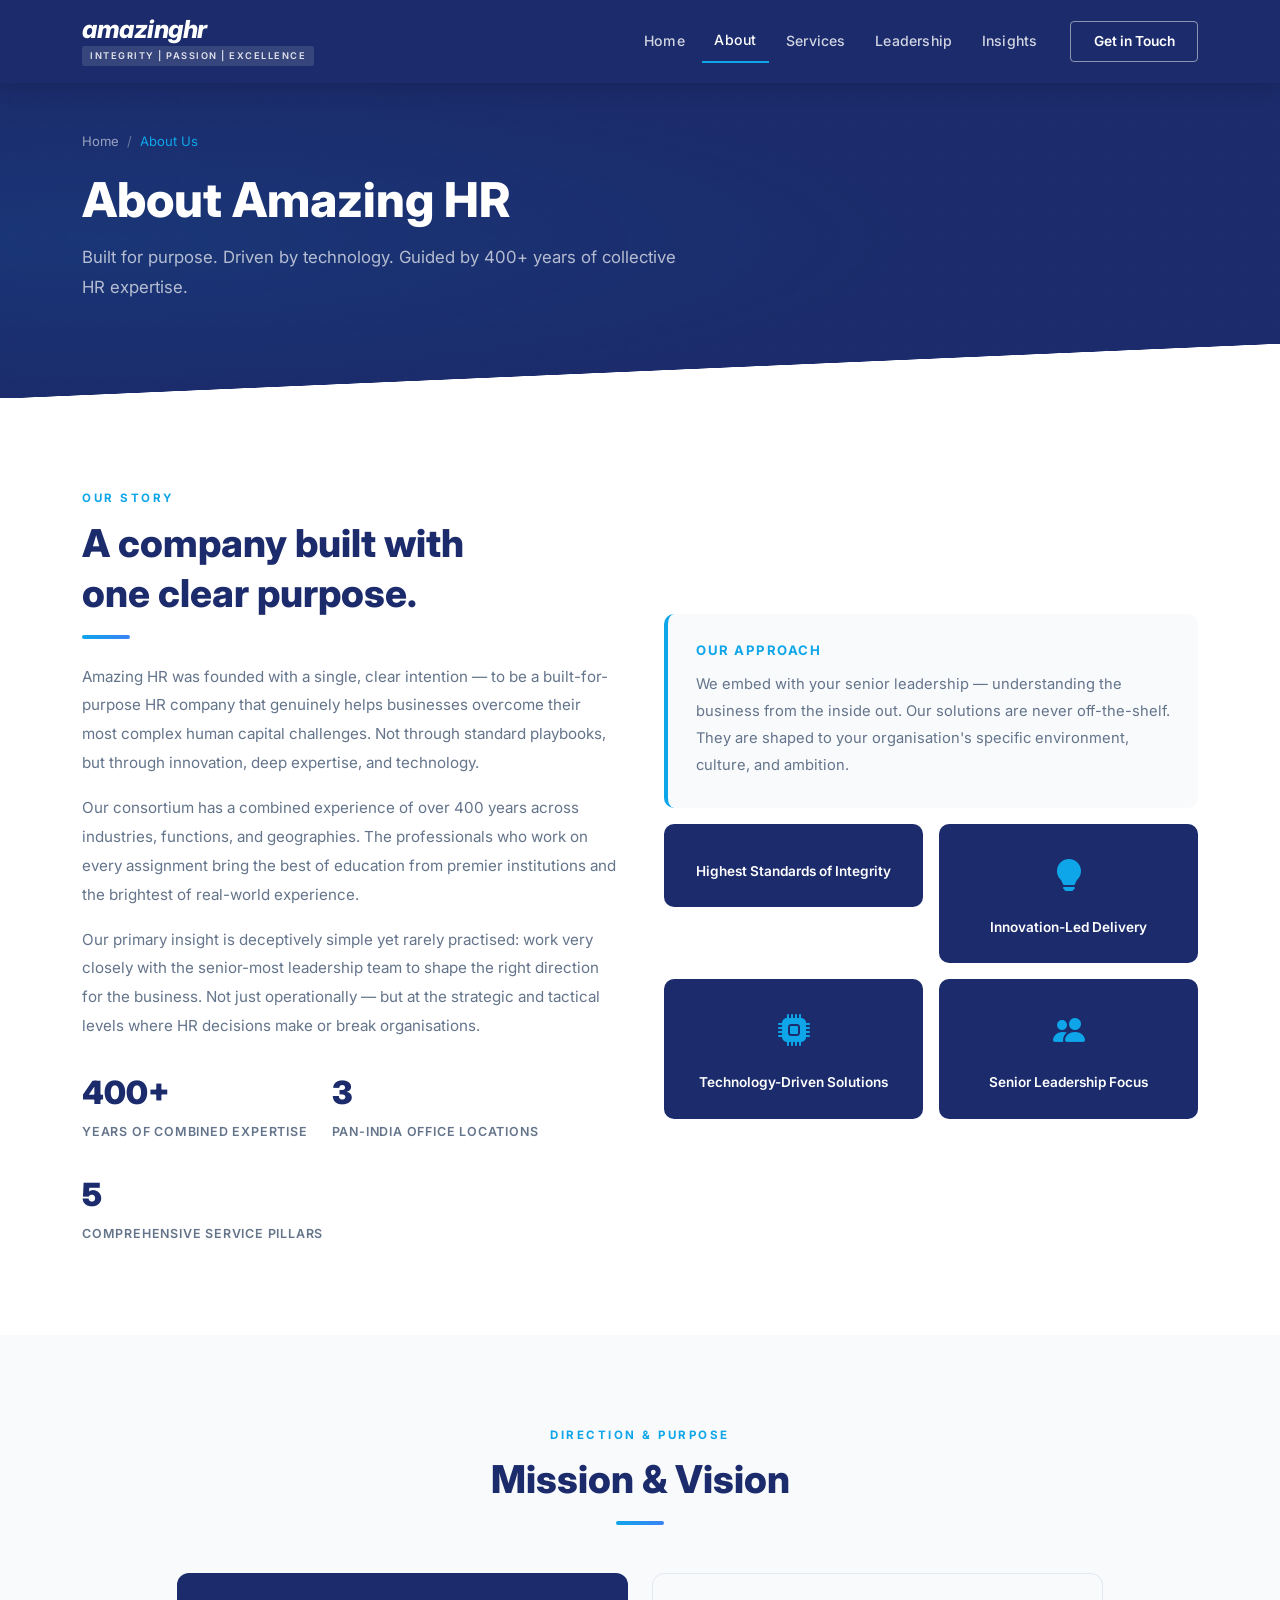
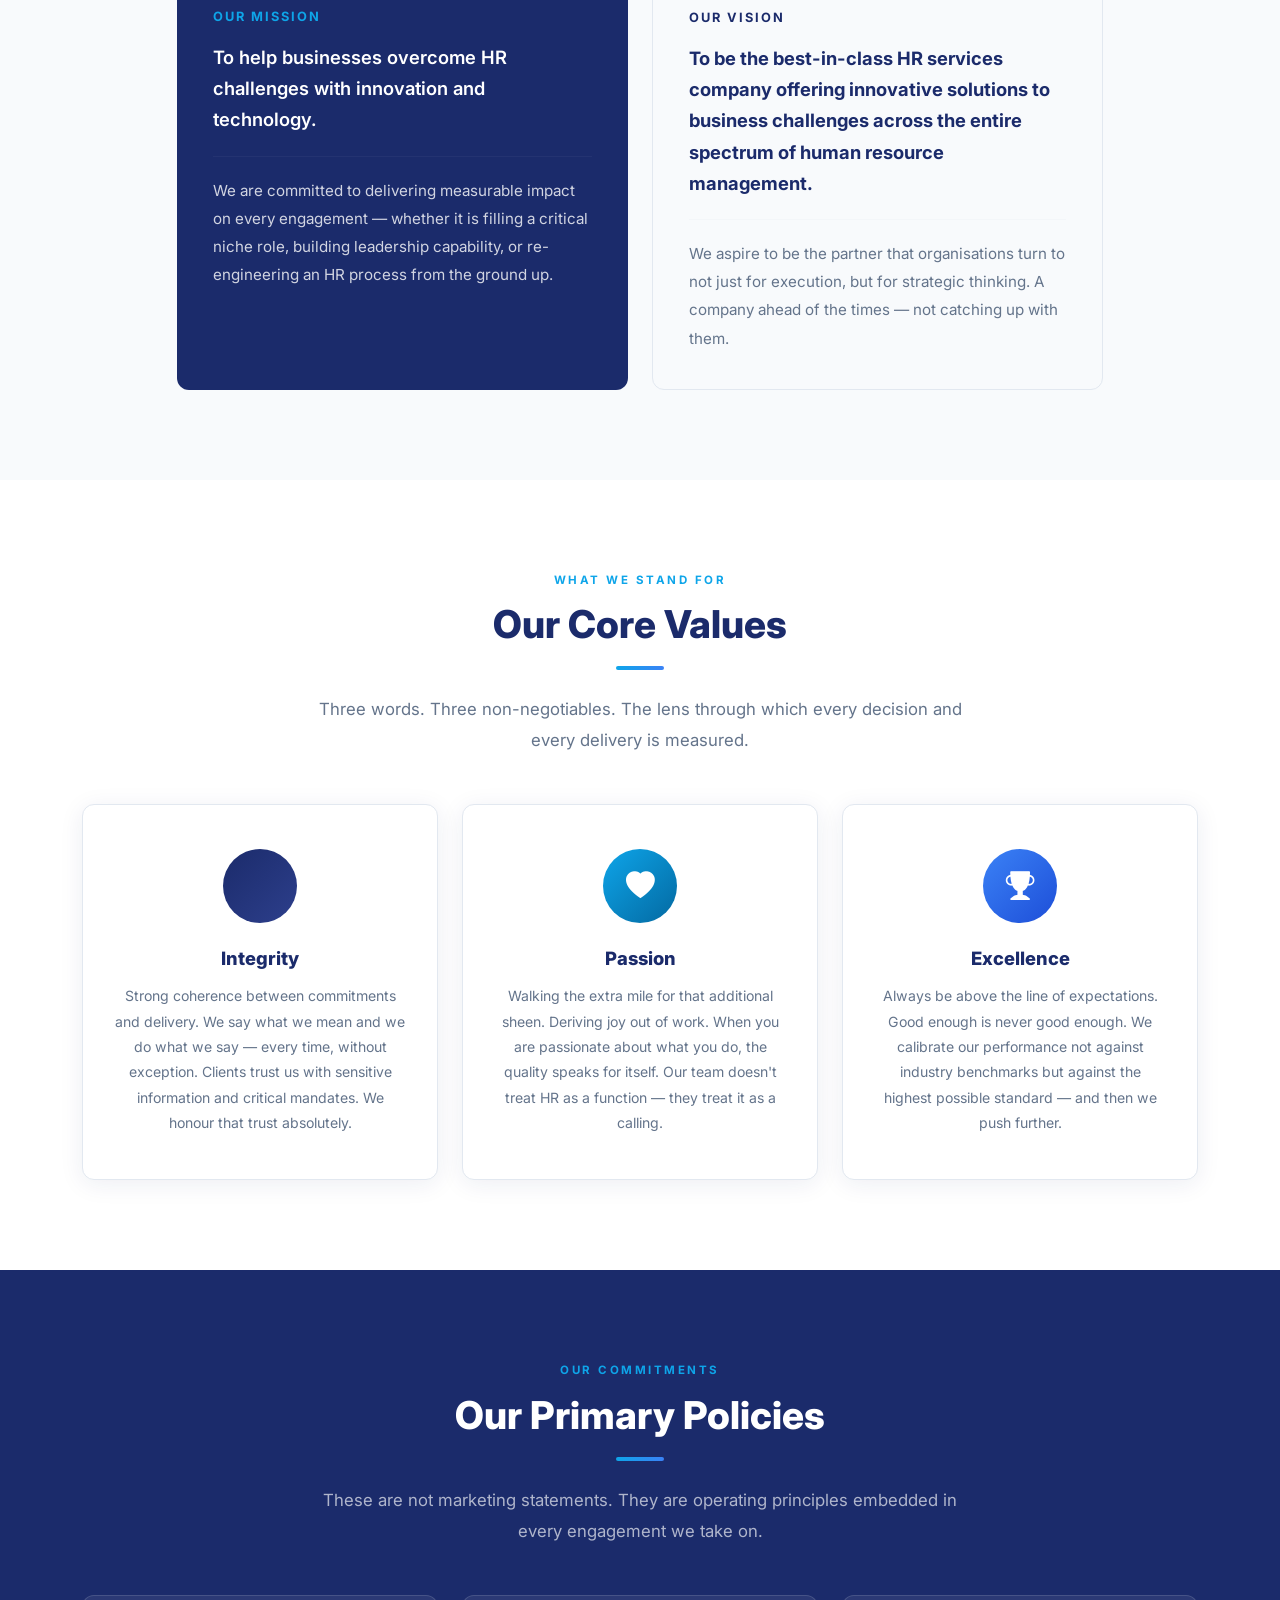
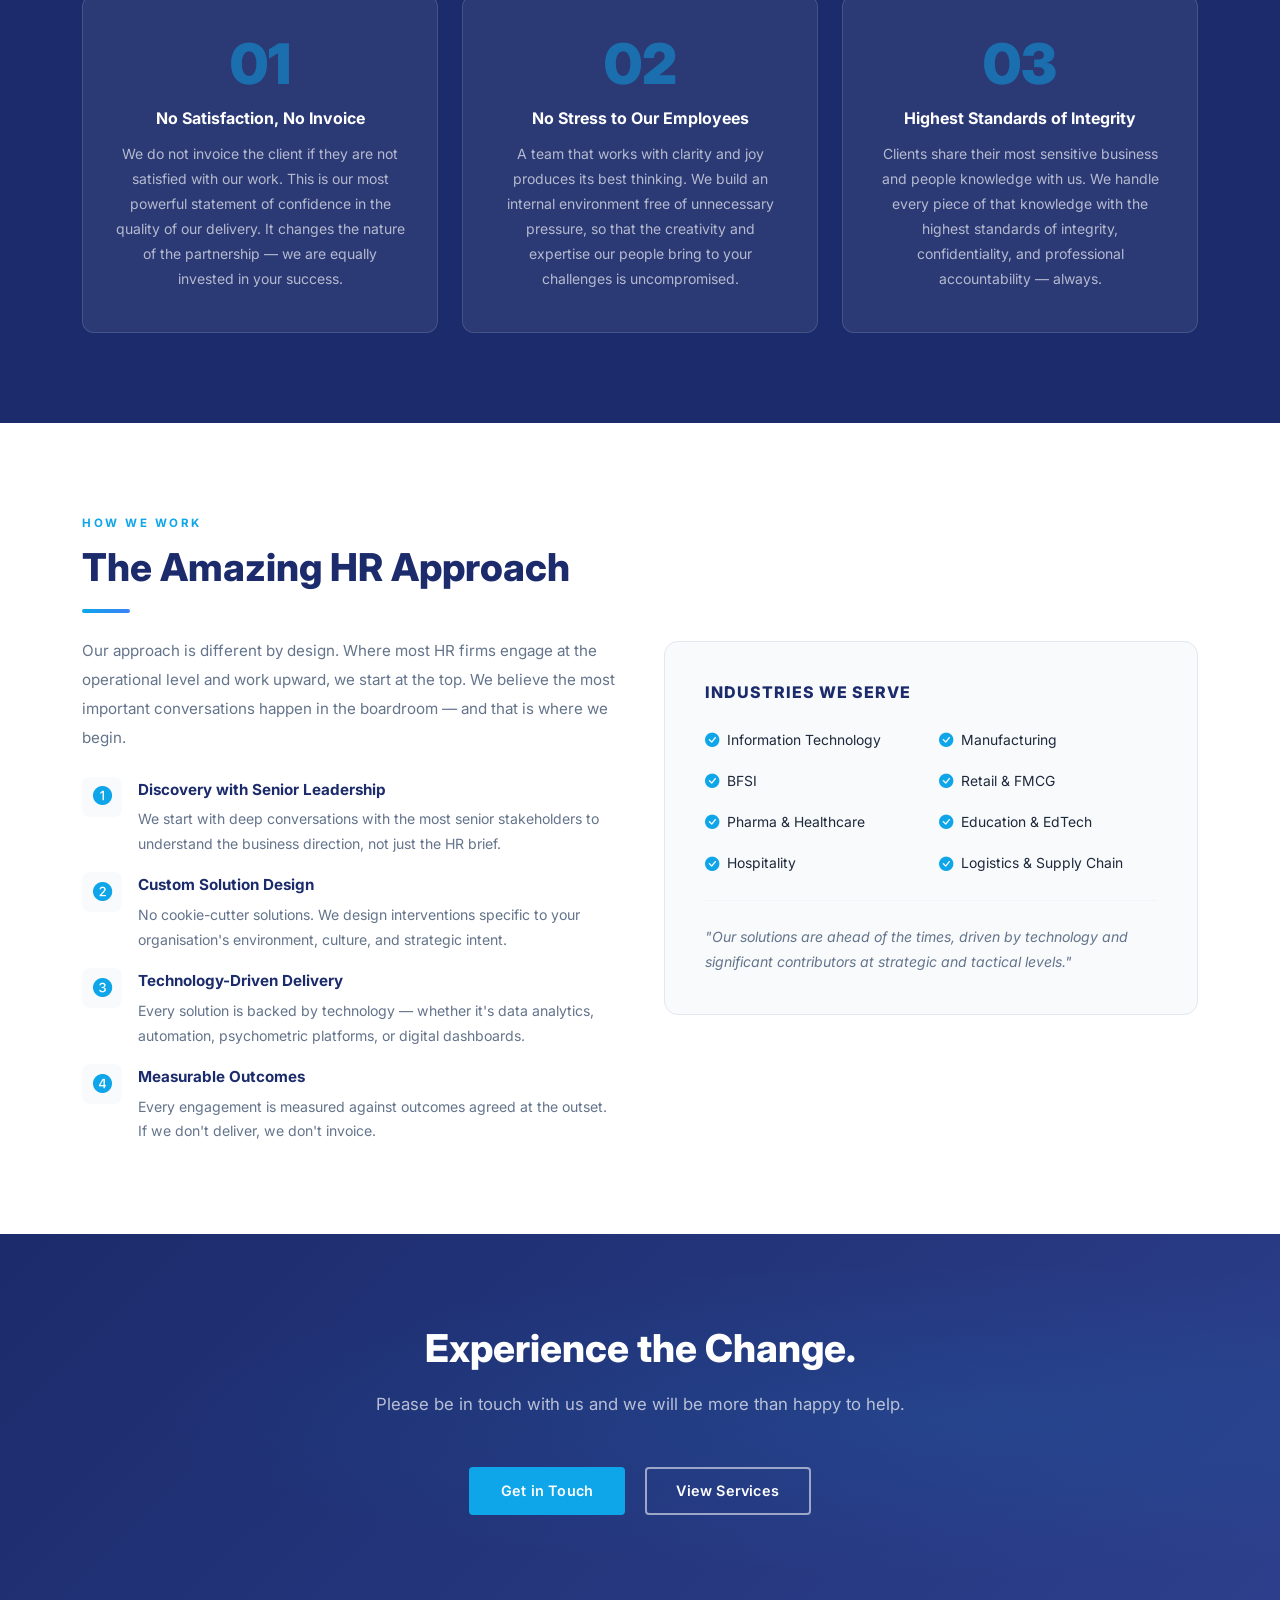
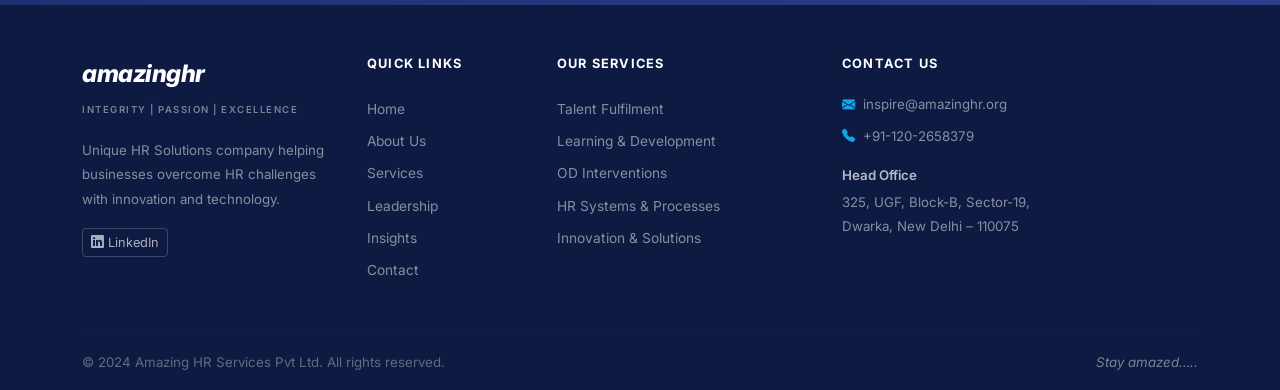
==== about.html @ 0f13dada "Initial launch: Amazing HR website 6-page Bootstrap 5 site — Home, About, Services, Leadership, Insi" ====
<!DOCTYPE html>
<html lang="en">
<head>
  <meta charset="UTF-8" />
  <meta name="viewport" content="width=device-width, initial-scale=1.0" />
  <title>About Us — amazinghr</title>
  <meta name="description" content="Learn about Amazing HR Services — our mission, vision, values, policies, and the story behind one of India's most innovative HR solutions companies." />
  <link rel="preconnect" href="https://fonts.googleapis.com" />
  <link rel="preconnect" href="https://fonts.gstatic.com" crossorigin />
  <link href="https://fonts.googleapis.com/css2?family=Inter:wght@400;500;600;700;800;900&display=swap" rel="stylesheet" />
  <link href="https://cdn.jsdelivr.net/npm/bootstrap@5.3.3/dist/css/bootstrap.min.css" rel="stylesheet" />
  <link href="https://cdn.jsdelivr.net/npm/bootstrap-icons@1.11.3/font/bootstrap-icons.min.css" rel="stylesheet" />
  <link href="css/style.css" rel="stylesheet" />
</head>
<body>

  <!-- NAVBAR -->
  <nav class="navbar navbar-expand-lg ahr-navbar fixed-top">
    <div class="container">
      <a class="navbar-brand d-flex flex-column" href="index.html">
        <span class="brand-name">amazinghr</span>
        <span class="brand-tagline">Integrity | Passion | Excellence</span>
      </a>
      <button class="navbar-toggler border-0" type="button" data-bs-toggle="collapse" data-bs-target="#navMain" aria-controls="navMain" aria-expanded="false" aria-label="Toggle navigation">
        <span class="navbar-toggler-icon"></span>
      </button>
      <div class="collapse navbar-collapse" id="navMain">
        <ul class="navbar-nav ms-auto align-items-lg-center gap-lg-1">
          <li class="nav-item"><a class="nav-link" href="index.html">Home</a></li>
          <li class="nav-item"><a class="nav-link" href="about.html">About</a></li>
          <li class="nav-item"><a class="nav-link" href="services.html">Services</a></li>
          <li class="nav-item"><a class="nav-link" href="leadership.html">Leadership</a></li>
          <li class="nav-item"><a class="nav-link" href="insights.html">Insights</a></li>
          <li class="nav-item ms-lg-3"><a class="btn-nav-cta" href="contact.html">Get in Touch</a></li>
        </ul>
      </div>
    </div>
  </nav>

  <!-- PAGE HERO -->
  <section class="page-hero">
    <div class="container position-relative" style="z-index:1;">
      <nav aria-label="breadcrumb" class="breadcrumb-ahr">
        <ol class="breadcrumb mb-0">
          <li class="breadcrumb-item"><a href="index.html" style="color:rgba(255,255,255,0.55); text-decoration:none;">Home</a></li>
          <li class="breadcrumb-item active">About Us</li>
        </ol>
      </nav>
      <h1>About Amazing HR</h1>
      <p>Built for purpose. Driven by technology. Guided by 400+ years of collective HR expertise.</p>
    </div>
  </section>

  <!-- OUR STORY -->
  <section class="section-pad">
    <div class="container">
      <div class="row align-items-center g-5">
        <div class="col-lg-6 fade-in">
          <span class="section-label">Our Story</span>
          <h2 class="section-title">A company built with<br>one clear purpose.</h2>
          <div class="section-divider"></div>
          <p style="color:var(--ahr-muted); line-height:1.9;" class="mb-3">
            Amazing HR was founded with a single, clear intention — to be a built-for-purpose HR company that genuinely helps businesses overcome their most complex human capital challenges. Not through standard playbooks, but through innovation, deep expertise, and technology.
          </p>
          <p style="color:var(--ahr-muted); line-height:1.9;" class="mb-3">
            Our consortium has a combined experience of over 400 years across industries, functions, and geographies. The professionals who work on every assignment bring the best of education from premier institutions and the brightest of real-world experience.
          </p>
          <p style="color:var(--ahr-muted); line-height:1.9;" class="mb-4">
            Our primary insight is deceptively simple yet rarely practised: work very closely with the senior-most leadership team to shape the right direction for the business. Not just operationally — but at the strategic and tactical levels where HR decisions make or break organisations.
          </p>
          <div class="d-flex gap-4 flex-wrap">
            <div>
              <div style="font-size:2rem; font-weight:900; color:var(--ahr-navy);">400+</div>
              <div style="font-size:0.78rem; color:var(--ahr-muted); text-transform:uppercase; letter-spacing:0.8px; font-weight:600;">Years of Combined Expertise</div>
            </div>
            <div>
              <div style="font-size:2rem; font-weight:900; color:var(--ahr-navy);">3</div>
              <div style="font-size:0.78rem; color:var(--ahr-muted); text-transform:uppercase; letter-spacing:0.8px; font-weight:600;">Pan-India Office Locations</div>
            </div>
            <div>
              <div style="font-size:2rem; font-weight:900; color:var(--ahr-navy);">5</div>
              <div style="font-size:0.78rem; color:var(--ahr-muted); text-transform:uppercase; letter-spacing:0.8px; font-weight:600;">Comprehensive Service Pillars</div>
            </div>
          </div>
        </div>
        <div class="col-lg-6 fade-in fade-in-delay-2">
          <div class="row g-3">
            <div class="col-12">
              <div style="background:var(--ahr-bg); border-radius:10px; padding:1.75rem; border-left:4px solid var(--ahr-teal);">
                <h5 style="font-size:0.82rem; text-transform:uppercase; letter-spacing:1.5px; color:var(--ahr-teal); margin-bottom:0.75rem;">Our Approach</h5>
                <p style="color:var(--ahr-muted); font-size:0.92rem; line-height:1.85; margin:0;">We embed with your senior leadership — understanding the business from the inside out. Our solutions are never off-the-shelf. They are shaped to your organisation's specific environment, culture, and ambition.</p>
              </div>
            </div>
            <div class="col-6">
              <div style="background:var(--ahr-navy); border-radius:10px; padding:1.5rem; text-align:center;">
                <i class="bi bi-shield-check-fill" style="font-size:2rem; color:var(--ahr-teal); display:block; margin-bottom:0.75rem;"></i>
                <p style="color:#fff; font-size:0.85rem; margin:0; font-weight:600;">Highest Standards of Integrity</p>
              </div>
            </div>
            <div class="col-6">
              <div style="background:var(--ahr-navy); border-radius:10px; padding:1.5rem; text-align:center;">
                <i class="bi bi-lightbulb-fill" style="font-size:2rem; color:var(--ahr-teal); display:block; margin-bottom:0.75rem;"></i>
                <p style="color:#fff; font-size:0.85rem; margin:0; font-weight:600;">Innovation-Led Delivery</p>
              </div>
            </div>
            <div class="col-6">
              <div style="background:var(--ahr-navy); border-radius:10px; padding:1.5rem; text-align:center;">
                <i class="bi bi-cpu-fill" style="font-size:2rem; color:var(--ahr-teal); display:block; margin-bottom:0.75rem;"></i>
                <p style="color:#fff; font-size:0.85rem; margin:0; font-weight:600;">Technology-Driven Solutions</p>
              </div>
            </div>
            <div class="col-6">
              <div style="background:var(--ahr-navy); border-radius:10px; padding:1.5rem; text-align:center;">
                <i class="bi bi-people-fill" style="font-size:2rem; color:var(--ahr-teal); display:block; margin-bottom:0.75rem;"></i>
                <p style="color:#fff; font-size:0.85rem; margin:0; font-weight:600;">Senior Leadership Focus</p>
              </div>
            </div>
          </div>
        </div>
      </div>
    </div>
  </section>

  <!-- MISSION & VISION -->
  <section class="section-pad section-bg">
    <div class="container">
      <div class="text-center mb-5 fade-in">
        <span class="section-label">Direction &amp; Purpose</span>
        <h2 class="section-title">Mission &amp; Vision</h2>
        <div class="section-divider mx-auto"></div>
      </div>
      <div class="row g-4 justify-content-center">
        <div class="col-md-5 fade-in fade-in-delay-1">
          <div class="mission-card">
            <h4>Our Mission</h4>
            <p style="font-size:1.15rem; font-weight:600; color:#fff; line-height:1.7;">To help businesses overcome HR challenges with innovation and technology.</p>
            <hr style="border-color:rgba(255,255,255,0.15); margin:1.25rem 0;">
            <p>We are committed to delivering measurable impact on every engagement — whether it is filling a critical niche role, building leadership capability, or re-engineering an HR process from the ground up.</p>
          </div>
        </div>
        <div class="col-md-5 fade-in fade-in-delay-2">
          <div class="vision-card">
            <h4>Our Vision</h4>
            <p style="font-size:1.15rem; font-weight:700; color:var(--ahr-navy); line-height:1.7;">To be the best-in-class HR services company offering innovative solutions to business challenges across the entire spectrum of human resource management.</p>
            <hr style="border-color:var(--ahr-border); margin:1.25rem 0;">
            <p>We aspire to be the partner that organisations turn to not just for execution, but for strategic thinking. A company ahead of the times — not catching up with them.</p>
          </div>
        </div>
      </div>
    </div>
  </section>

  <!-- VALUES -->
  <section class="section-pad">
    <div class="container">
      <div class="text-center mb-5 fade-in">
        <span class="section-label">What We Stand For</span>
        <h2 class="section-title">Our Core Values</h2>
        <div class="section-divider mx-auto"></div>
        <p class="section-lead mx-auto">Three words. Three non-negotiables. The lens through which every decision and every delivery is measured.</p>
      </div>
      <div class="row g-4 justify-content-center">
        <div class="col-md-4 fade-in fade-in-delay-1">
          <div class="value-card">
            <div class="value-icon vi-navy"><i class="bi bi-shield-check-fill"></i></div>
            <h4>Integrity</h4>
            <p>Strong coherence between commitments and delivery. We say what we mean and we do what we say — every time, without exception. Clients trust us with sensitive information and critical mandates. We honour that trust absolutely.</p>
          </div>
        </div>
        <div class="col-md-4 fade-in fade-in-delay-2">
          <div class="value-card">
            <div class="value-icon vi-teal"><i class="bi bi-heart-fill"></i></div>
            <h4>Passion</h4>
            <p>Walking the extra mile for that additional sheen. Deriving joy out of work. When you are passionate about what you do, the quality speaks for itself. Our team doesn't treat HR as a function — they treat it as a calling.</p>
          </div>
        </div>
        <div class="col-md-4 fade-in fade-in-delay-3">
          <div class="value-card">
            <div class="value-icon vi-blue"><i class="bi bi-trophy-fill"></i></div>
            <h4>Excellence</h4>
            <p>Always be above the line of expectations. Good enough is never good enough. We calibrate our performance not against industry benchmarks but against the highest possible standard — and then we push further.</p>
          </div>
        </div>
      </div>
    </div>
  </section>

  <!-- PRIMARY POLICIES -->
  <section class="section-pad section-navy">
    <div class="container">
      <div class="text-center mb-5 fade-in">
        <span class="section-label">Our Commitments</span>
        <h2 class="section-title section-title-light">Our Primary Policies</h2>
        <div class="section-divider mx-auto"></div>
        <p style="color:rgba(255,255,255,0.65);" class="section-lead mx-auto">These are not marketing statements. They are operating principles embedded in every engagement we take on.</p>
      </div>
      <div class="row g-4 justify-content-center">
        <div class="col-md-4 fade-in fade-in-delay-1">
          <div class="policy-card">
            <div class="policy-num">01</div>
            <h5>No Satisfaction, No Invoice</h5>
            <p>We do not invoice the client if they are not satisfied with our work. This is our most powerful statement of confidence in the quality of our delivery. It changes the nature of the partnership — we are equally invested in your success.</p>
          </div>
        </div>
        <div class="col-md-4 fade-in fade-in-delay-2">
          <div class="policy-card">
            <div class="policy-num">02</div>
            <h5>No Stress to Our Employees</h5>
            <p>A team that works with clarity and joy produces its best thinking. We build an internal environment free of unnecessary pressure, so that the creativity and expertise our people bring to your challenges is uncompromised.</p>
          </div>
        </div>
        <div class="col-md-4 fade-in fade-in-delay-3">
          <div class="policy-card">
            <div class="policy-num">03</div>
            <h5>Highest Standards of Integrity</h5>
            <p>Clients share their most sensitive business and people knowledge with us. We handle every piece of that knowledge with the highest standards of integrity, confidentiality, and professional accountability — always.</p>
          </div>
        </div>
      </div>
    </div>
  </section>

  <!-- APPROACH -->
  <section class="section-pad">
    <div class="container">
      <div class="row align-items-center g-5">
        <div class="col-lg-6 fade-in">
          <span class="section-label">How We Work</span>
          <h2 class="section-title">The Amazing HR Approach</h2>
          <div class="section-divider"></div>
          <p style="color:var(--ahr-muted); line-height:1.9;" class="mb-4">
            Our approach is different by design. Where most HR firms engage at the operational level and work upward, we start at the top. We believe the most important conversations happen in the boardroom — and that is where we begin.
          </p>
          <div class="d-flex flex-column gap-3">
            <div class="d-flex gap-3 align-items-start">
              <div style="width:40px; height:40px; min-width:40px; background:var(--ahr-bg); border-radius:8px; display:flex; align-items:center; justify-content:center;">
                <i class="bi bi-1-circle-fill" style="color:var(--ahr-teal); font-size:1.2rem;"></i>
              </div>
              <div>
                <p style="font-weight:700; color:var(--ahr-navy); margin-bottom:0.25rem;">Discovery with Senior Leadership</p>
                <p style="font-size:0.88rem; color:var(--ahr-muted); margin:0; line-height:1.75;">We start with deep conversations with the most senior stakeholders to understand the business direction, not just the HR brief.</p>
              </div>
            </div>
            <div class="d-flex gap-3 align-items-start">
              <div style="width:40px; height:40px; min-width:40px; background:var(--ahr-bg); border-radius:8px; display:flex; align-items:center; justify-content:center;">
                <i class="bi bi-2-circle-fill" style="color:var(--ahr-teal); font-size:1.2rem;"></i>
              </div>
              <div>
                <p style="font-weight:700; color:var(--ahr-navy); margin-bottom:0.25rem;">Custom Solution Design</p>
                <p style="font-size:0.88rem; color:var(--ahr-muted); margin:0; line-height:1.75;">No cookie-cutter solutions. We design interventions specific to your organisation's environment, culture, and strategic intent.</p>
              </div>
            </div>
            <div class="d-flex gap-3 align-items-start">
              <div style="width:40px; height:40px; min-width:40px; background:var(--ahr-bg); border-radius:8px; display:flex; align-items:center; justify-content:center;">
                <i class="bi bi-3-circle-fill" style="color:var(--ahr-teal); font-size:1.2rem;"></i>
              </div>
              <div>
                <p style="font-weight:700; color:var(--ahr-navy); margin-bottom:0.25rem;">Technology-Driven Delivery</p>
                <p style="font-size:0.88rem; color:var(--ahr-muted); margin:0; line-height:1.75;">Every solution is backed by technology — whether it's data analytics, automation, psychometric platforms, or digital dashboards.</p>
              </div>
            </div>
            <div class="d-flex gap-3 align-items-start">
              <div style="width:40px; height:40px; min-width:40px; background:var(--ahr-bg); border-radius:8px; display:flex; align-items:center; justify-content:center;">
                <i class="bi bi-4-circle-fill" style="color:var(--ahr-teal); font-size:1.2rem;"></i>
              </div>
              <div>
                <p style="font-weight:700; color:var(--ahr-navy); margin-bottom:0.25rem;">Measurable Outcomes</p>
                <p style="font-size:0.88rem; color:var(--ahr-muted); margin:0; line-height:1.75;">Every engagement is measured against outcomes agreed at the outset. If we don't deliver, we don't invoice.</p>
              </div>
            </div>
          </div>
        </div>
        <div class="col-lg-6 fade-in fade-in-delay-2">
          <div style="background:var(--ahr-bg); border-radius:14px; padding:2.5rem; border:1px solid var(--ahr-border);">
            <h5 style="color:var(--ahr-navy); font-size:1rem; font-weight:800; margin-bottom:1.5rem; text-transform:uppercase; letter-spacing:1px;">Industries We Serve</h5>
            <div class="row g-3">
              <div class="col-6">
                <div class="d-flex align-items-center gap-2">
                  <i class="bi bi-check-circle-fill" style="color:var(--ahr-teal); font-size:0.9rem;"></i>
                  <span style="font-size:0.87rem; color:var(--ahr-text);">Information Technology</span>
                </div>
              </div>
              <div class="col-6">
                <div class="d-flex align-items-center gap-2">
                  <i class="bi bi-check-circle-fill" style="color:var(--ahr-teal); font-size:0.9rem;"></i>
                  <span style="font-size:0.87rem; color:var(--ahr-text);">Manufacturing</span>
                </div>
              </div>
              <div class="col-6">
                <div class="d-flex align-items-center gap-2">
                  <i class="bi bi-check-circle-fill" style="color:var(--ahr-teal); font-size:0.9rem;"></i>
                  <span style="font-size:0.87rem; color:var(--ahr-text);">BFSI</span>
                </div>
              </div>
              <div class="col-6">
                <div class="d-flex align-items-center gap-2">
                  <i class="bi bi-check-circle-fill" style="color:var(--ahr-teal); font-size:0.9rem;"></i>
                  <span style="font-size:0.87rem; color:var(--ahr-text);">Retail &amp; FMCG</span>
                </div>
              </div>
              <div class="col-6">
                <div class="d-flex align-items-center gap-2">
                  <i class="bi bi-check-circle-fill" style="color:var(--ahr-teal); font-size:0.9rem;"></i>
                  <span style="font-size:0.87rem; color:var(--ahr-text);">Pharma &amp; Healthcare</span>
                </div>
              </div>
              <div class="col-6">
                <div class="d-flex align-items-center gap-2">
                  <i class="bi bi-check-circle-fill" style="color:var(--ahr-teal); font-size:0.9rem;"></i>
                  <span style="font-size:0.87rem; color:var(--ahr-text);">Education &amp; EdTech</span>
                </div>
              </div>
              <div class="col-6">
                <div class="d-flex align-items-center gap-2">
                  <i class="bi bi-check-circle-fill" style="color:var(--ahr-teal); font-size:0.9rem;"></i>
                  <span style="font-size:0.87rem; color:var(--ahr-text);">Hospitality</span>
                </div>
              </div>
              <div class="col-6">
                <div class="d-flex align-items-center gap-2">
                  <i class="bi bi-check-circle-fill" style="color:var(--ahr-teal); font-size:0.9rem;"></i>
                  <span style="font-size:0.87rem; color:var(--ahr-text);">Logistics &amp; Supply Chain</span>
                </div>
              </div>
            </div>
            <hr style="border-color:var(--ahr-border); margin:1.5rem 0;">
            <p style="font-size:0.88rem; color:var(--ahr-muted); font-style:italic; margin:0;">"Our solutions are ahead of the times, driven by technology and significant contributors at strategic and tactical levels."</p>
          </div>
        </div>
      </div>
    </div>
  </section>

  <!-- CTA -->
  <section class="cta-section text-center">
    <div class="container position-relative" style="z-index:1;">
      <div class="row justify-content-center">
        <div class="col-lg-7 fade-in">
          <h2 class="section-title section-title-light mb-3">Experience the Change.</h2>
          <p class="mb-5" style="color:rgba(255,255,255,0.68); font-size:1.05rem;">Please be in touch with us and we will be more than happy to help.</p>
          <a href="contact.html" class="btn-ahr btn-ahr-teal btn me-3">Get in Touch</a>
          <a href="services.html" class="btn-ahr btn-ahr-outline-light btn">View Services</a>
        </div>
      </div>
    </div>
  </section>

  <!-- FOOTER -->
  <footer class="ahr-footer pt-5">
    <div class="container">
      <div class="row g-4 pb-5">
        <div class="col-lg-3 col-md-6">
          <div class="mb-3">
            <span style="font-size:1.5rem; font-weight:800; font-style:italic; color:#fff; letter-spacing:-0.5px; display:block;">amazinghr</span>
            <span style="font-size:0.6rem; font-weight:600; letter-spacing:1.5px; text-transform:uppercase; color:rgba(255,255,255,0.45);">Integrity | Passion | Excellence</span>
          </div>
          <p class="small mb-3" style="color:rgba(255,255,255,0.5); line-height:1.85;">Unique HR Solutions company helping businesses overcome HR challenges with innovation and technology.</p>
          <a href="https://www.linkedin.com/company/amazing-hr-services-pvt-ltd-/" target="_blank" rel="noopener" class="btn btn-sm" style="border:1px solid rgba(255,255,255,0.2); color:rgba(255,255,255,0.65); font-size:0.8rem; border-radius:4px;"><i class="bi bi-linkedin me-1"></i>LinkedIn</a>
        </div>
        <div class="col-lg-2 col-md-6">
          <p class="footer-head">Quick Links</p>
          <ul class="list-unstyled mb-0">
            <li><a href="index.html" class="footer-link">Home</a></li>
            <li><a href="about.html" class="footer-link">About Us</a></li>
            <li><a href="services.html" class="footer-link">Services</a></li>
            <li><a href="leadership.html" class="footer-link">Leadership</a></li>
            <li><a href="insights.html" class="footer-link">Insights</a></li>
            <li><a href="contact.html" class="footer-link">Contact</a></li>
          </ul>
        </div>
        <div class="col-lg-3 col-md-6">
          <p class="footer-head">Our Services</p>
          <ul class="list-unstyled mb-0">
            <li><a href="services.html#talent" class="footer-link">Talent Fulfilment</a></li>
            <li><a href="services.html#learning" class="footer-link">Learning &amp; Development</a></li>
            <li><a href="services.html#od" class="footer-link">OD Interventions</a></li>
            <li><a href="services.html#hr-systems" class="footer-link">HR Systems &amp; Processes</a></li>
            <li><a href="services.html#innovation" class="footer-link">Innovation &amp; Solutions</a></li>
          </ul>
        </div>
        <div class="col-lg-4 col-md-6">
          <p class="footer-head">Contact Us</p>
          <p class="small mb-2" style="color:rgba(255,255,255,0.5);"><i class="bi bi-envelope-fill me-2" style="color:var(--ahr-teal);"></i><a href="mailto:inspire@amazinghr.org" style="color:rgba(255,255,255,0.5); text-decoration:none;">inspire@amazinghr.org</a></p>
          <p class="small mb-3" style="color:rgba(255,255,255,0.5);"><i class="bi bi-telephone-fill me-2" style="color:var(--ahr-teal);"></i>+91-120-2658379</p>
          <p class="small fw-semibold mb-1" style="color:rgba(255,255,255,0.7);">Head Office</p>
          <p class="small mb-0" style="color:rgba(255,255,255,0.5); line-height:1.8;">325, UGF, Block-B, Sector-19,<br>Dwarka, New Delhi – 110075</p>
        </div>
      </div>
      <hr style="border-color:rgba(255,255,255,0.08); margin:0;">
      <div class="row align-items-center py-3">
        <div class="col-md-7 text-center text-md-start">
          <p class="small mb-0" style="color:rgba(255,255,255,0.35);">&copy; 2024 Amazing HR Services Pvt Ltd. All rights reserved.</p>
        </div>
        <div class="col-md-5 text-center text-md-end mt-2 mt-md-0">
          <p class="small mb-0 fst-italic" style="color:rgba(255,255,255,0.45);">Stay amazed…..</p>
        </div>
      </div>
    </div>
  </footer>

  <script src="https://cdn.jsdelivr.net/npm/bootstrap@5.3.3/dist/js/bootstrap.bundle.min.js"></script>
  <script src="js/main.js"></script>
</body>
</html>
---- css/style.css ----
/* ============================================
   Amazing HR — Brand Stylesheet
   amazinghr.org | inspire@amazinghr.org
   Navy #1B2B6B | Teal #0EA5E9 | Blue #3B82F6
   ============================================ */

:root {
  --ahr-navy:       #1B2B6B;
  --ahr-navy-dark:  #132050;
  --ahr-navy-light: #2D3F8C;
  --ahr-teal:       #0EA5E9;
  --ahr-blue:       #3B82F6;
  --ahr-text:       #1E293B;
  --ahr-muted:      #64748B;
  --ahr-bg:         #F8FAFC;
  --ahr-border:     #E2E8F0;
  --ahr-shadow:     0 4px 24px rgba(27,43,107,0.08);
  --ahr-shadow-lg:  0 8px 40px rgba(27,43,107,0.16);
  --transition:     all 0.3s ease;
}

/* ---- Base ---- */
html { scroll-behavior: smooth; }

body {
  font-family: 'Inter', sans-serif;
  color: var(--ahr-text);
  font-size: 0.95rem;
  line-height: 1.75;
}

h1, h2, h3, h4, h5, h6 {
  font-weight: 700;
  color: var(--ahr-navy);
  line-height: 1.3;
}

a { transition: var(--transition); }

/* ---- Navbar ---- */
.ahr-navbar {
  background-color: var(--ahr-navy) !important;
  padding: 0.75rem 0;
  box-shadow: 0 2px 20px rgba(0,0,0,0.18);
  transition: var(--transition);
}
.ahr-navbar.scrolled {
  padding: 0.45rem 0;
  box-shadow: 0 4px 30px rgba(0,0,0,0.25);
}
.brand-name {
  font-size: 1.55rem;
  font-weight: 800;
  color: #fff;
  letter-spacing: -0.5px;
  font-style: italic;
  line-height: 1;
}
.brand-tagline {
  display: block;
  font-size: 0.58rem;
  font-weight: 600;
  letter-spacing: 1.5px;
  text-transform: uppercase;
  background: rgba(255,255,255,0.12);
  color: rgba(255,255,255,0.85);
  padding: 2px 8px;
  border-radius: 2px;
  margin-top: 4px;
}
.ahr-navbar .nav-link {
  color: rgba(255,255,255,0.8) !important;
  font-weight: 500;
  font-size: 0.88rem;
  padding: 0.5rem 0.8rem !important;
  letter-spacing: 0.2px;
  transition: var(--transition);
}
.ahr-navbar .nav-link:hover { color: #fff !important; }
.ahr-navbar .nav-link.active {
  color: #fff !important;
  border-bottom: 2px solid var(--ahr-teal);
}
.btn-nav-cta {
  background: transparent;
  color: #fff;
  border: 1.5px solid rgba(255,255,255,0.5);
  font-size: 0.86rem;
  font-weight: 600;
  padding: 0.45rem 1.4rem;
  border-radius: 4px;
  text-decoration: none;
  transition: var(--transition);
  display: inline-block;
}
.btn-nav-cta:hover {
  background: rgba(255,255,255,0.12);
  border-color: #fff;
  color: #fff;
}

/* ---- Buttons ---- */
.btn-ahr {
  font-weight: 600;
  padding: 0.7rem 1.85rem;
  border-radius: 4px;
  font-size: 0.9rem;
  letter-spacing: 0.2px;
  transition: var(--transition);
  display: inline-block;
  text-decoration: none;
  cursor: pointer;
  border: 2px solid transparent;
}
.btn-ahr-primary {
  background: var(--ahr-navy);
  color: #fff;
  border-color: var(--ahr-navy);
}
.btn-ahr-primary:hover {
  background: var(--ahr-navy-dark);
  border-color: var(--ahr-navy-dark);
  color: #fff;
  transform: translateY(-2px);
  box-shadow: 0 6px 18px rgba(27,43,107,0.3);
}
.btn-ahr-teal {
  background: var(--ahr-teal);
  color: #fff;
  border-color: var(--ahr-teal);
}
.btn-ahr-teal:hover {
  background: #0284C7;
  border-color: #0284C7;
  color: #fff;
  transform: translateY(-2px);
  box-shadow: 0 6px 18px rgba(14,165,233,0.35);
}
.btn-ahr-outline {
  background: transparent;
  color: var(--ahr-navy);
  border-color: var(--ahr-navy);
}
.btn-ahr-outline:hover {
  background: var(--ahr-navy);
  color: #fff;
  transform: translateY(-2px);
}
.btn-ahr-outline-light {
  background: transparent;
  color: #fff;
  border-color: rgba(255,255,255,0.55);
}
.btn-ahr-outline-light:hover {
  background: rgba(255,255,255,0.12);
  border-color: #fff;
  color: #fff;
}

/* ---- Hero Home ---- */
.hero-home {
  min-height: 100vh;
  background-color: var(--ahr-navy);
  background-image:
    radial-gradient(ellipse at 15% 60%, rgba(14,165,233,0.12) 0%, transparent 55%),
    radial-gradient(ellipse at 85% 15%, rgba(59,130,246,0.09) 0%, transparent 45%),
    radial-gradient(circle, rgba(255,255,255,0.025) 1px, transparent 1px);
  background-size: 100% 100%, 100% 100%, 28px 28px;
  display: flex;
  align-items: center;
  padding-top: 90px;
  padding-bottom: 80px;
  position: relative;
  overflow: hidden;
}
.hero-home::after {
  content: '';
  position: absolute;
  bottom: -1px;
  left: 0;
  right: 0;
  height: 70px;
  background: linear-gradient(to bottom right, transparent 49.5%, #fff 50%);
}
.hero-badge {
  display: inline-block;
  background: rgba(14,165,233,0.15);
  color: #7DD3FC;
  border: 1px solid rgba(14,165,233,0.3);
  padding: 5px 16px;
  border-radius: 20px;
  font-size: 0.75rem;
  font-weight: 600;
  letter-spacing: 1.2px;
  text-transform: uppercase;
  margin-bottom: 1.5rem;
}
.hero-title {
  font-size: clamp(2.4rem, 5.5vw, 4.2rem);
  font-weight: 900;
  color: #fff;
  line-height: 1.12;
  margin-bottom: 1.5rem;
}
.hero-title .highlight { color: var(--ahr-teal); }
.hero-subtitle {
  font-size: 1.08rem;
  color: rgba(255,255,255,0.72);
  max-width: 580px;
  margin-bottom: 2.75rem;
  line-height: 1.85;
}

/* ---- Page Hero (inner pages) ---- */
.page-hero {
  background-color: var(--ahr-navy);
  background-image:
    radial-gradient(ellipse at 8% 60%, rgba(14,165,233,0.09) 0%, transparent 50%),
    radial-gradient(circle, rgba(255,255,255,0.02) 1px, transparent 1px);
  background-size: 100% 100%, 28px 28px;
  padding: 130px 0 80px;
  position: relative;
  overflow: hidden;
}
.page-hero::after {
  content: '';
  position: absolute;
  bottom: -1px;
  left: 0; right: 0;
  height: 55px;
  background: linear-gradient(to bottom right, transparent 49.5%, #fff 50%);
}
.page-hero h1 {
  color: #fff;
  font-size: clamp(2rem, 4vw, 3rem);
  font-weight: 800;
  margin-bottom: 0.75rem;
}
.page-hero p {
  color: rgba(255,255,255,0.68);
  font-size: 1.05rem;
  max-width: 600px;
}
.page-hero.bg-light-alt::after {
  background: linear-gradient(to bottom right, transparent 49.5%, var(--ahr-bg) 50%);
}
.breadcrumb-ahr { background: transparent; padding: 0; margin-bottom: 1rem; }
.breadcrumb-ahr .breadcrumb-item { color: rgba(255,255,255,0.5); font-size: 0.82rem; }
.breadcrumb-ahr .breadcrumb-item.active { color: var(--ahr-teal); }
.breadcrumb-ahr .breadcrumb-item + .breadcrumb-item::before { color: rgba(255,255,255,0.35); }

/* ---- Stats Bar ---- */
.stats-bar {
  background: #fff;
  box-shadow: var(--ahr-shadow);
  padding: 2.25rem 0;
  position: relative;
  z-index: 10;
}
.stat-item {
  text-align: center;
  padding: 1rem 0.5rem;
  border-right: 1px solid var(--ahr-border);
}
.stat-item:last-child { border-right: none; }
.stat-number {
  font-size: 2.4rem;
  font-weight: 900;
  color: var(--ahr-navy);
  line-height: 1;
  display: block;
}
.stat-label {
  font-size: 0.73rem;
  color: var(--ahr-muted);
  font-weight: 600;
  text-transform: uppercase;
  letter-spacing: 0.8px;
  margin-top: 0.4rem;
  display: block;
}

/* ---- Sections ---- */
.section-pad { padding: 90px 0; }
.section-pad-sm { padding: 65px 0; }
.section-bg { background-color: var(--ahr-bg); }
.section-navy { background-color: var(--ahr-navy); }

.section-label {
  font-size: 0.72rem;
  font-weight: 700;
  letter-spacing: 2.5px;
  text-transform: uppercase;
  color: var(--ahr-teal);
  display: block;
  margin-bottom: 0.65rem;
}
.section-title {
  font-size: clamp(1.8rem, 3vw, 2.6rem);
  font-weight: 800;
  color: var(--ahr-navy);
  margin-bottom: 1rem;
}
.section-title-light { color: #fff !important; }
.section-divider {
  width: 48px;
  height: 4px;
  background: linear-gradient(to right, var(--ahr-teal), var(--ahr-blue));
  border-radius: 2px;
  margin-bottom: 1.5rem;
}
.section-lead {
  color: var(--ahr-muted);
  font-size: 1.05rem;
  max-width: 650px;
  line-height: 1.85;
}

/* ---- Service Cards (home) ---- */
.service-card {
  background: #fff;
  border-radius: 10px;
  padding: 2rem 1.75rem;
  border: 1px solid var(--ahr-border);
  border-top: 4px solid var(--ahr-navy);
  box-shadow: var(--ahr-shadow);
  transition: var(--transition);
  height: 100%;
  text-decoration: none;
  display: block;
  color: inherit;
}
.service-card:hover {
  border-top-color: var(--ahr-teal);
  transform: translateY(-5px);
  box-shadow: var(--ahr-shadow-lg);
  color: inherit;
}
.service-icon {
  width: 54px;
  height: 54px;
  background: linear-gradient(135deg, var(--ahr-navy), var(--ahr-navy-light));
  border-radius: 12px;
  display: flex;
  align-items: center;
  justify-content: center;
  margin-bottom: 1.25rem;
  font-size: 1.4rem;
  color: #fff;
  transition: var(--transition);
}
.service-card:hover .service-icon {
  background: linear-gradient(135deg, var(--ahr-teal), var(--ahr-blue));
}
.service-card h5 {
  font-size: 1rem;
  font-weight: 700;
  color: var(--ahr-navy);
  margin-bottom: 0.6rem;
}
.service-card p {
  font-size: 0.85rem;
  color: var(--ahr-muted);
  margin-bottom: 1rem;
  line-height: 1.7;
}
.service-card .card-link {
  font-size: 0.82rem;
  font-weight: 600;
  color: var(--ahr-teal);
  text-decoration: none;
}
.service-card .card-link i { transition: var(--transition); }
.service-card:hover .card-link i { transform: translateX(4px); }

/* ---- Value Cards ---- */
.value-card {
  background: #fff;
  border-radius: 12px;
  padding: 2.75rem 2rem;
  text-align: center;
  box-shadow: var(--ahr-shadow);
  height: 100%;
  transition: var(--transition);
  border: 1px solid var(--ahr-border);
}
.value-card:hover {
  transform: translateY(-5px);
  box-shadow: var(--ahr-shadow-lg);
}
.value-icon {
  width: 74px;
  height: 74px;
  border-radius: 50%;
  display: flex;
  align-items: center;
  justify-content: center;
  margin: 0 auto 1.5rem;
  font-size: 1.8rem;
  color: #fff;
}
.vi-navy  { background: linear-gradient(135deg, var(--ahr-navy), var(--ahr-navy-light)); }
.vi-teal  { background: linear-gradient(135deg, var(--ahr-teal), #0369A1); }
.vi-blue  { background: linear-gradient(135deg, var(--ahr-blue), #1D4ED8); }
.value-card h4 {
  font-size: 1.15rem;
  font-weight: 800;
  color: var(--ahr-navy);
  margin-bottom: 0.75rem;
}
.value-card p {
  font-size: 0.88rem;
  color: var(--ahr-muted);
  line-height: 1.8;
  margin: 0;
}

/* ---- Policy Cards (navy bg) ---- */
.policy-card {
  background: rgba(255,255,255,0.07);
  border: 1px solid rgba(255,255,255,0.13);
  border-radius: 12px;
  padding: 2.5rem 2rem;
  text-align: center;
  transition: var(--transition);
  height: 100%;
}
.policy-card:hover {
  background: rgba(255,255,255,0.11);
  transform: translateY(-4px);
}
.policy-num {
  font-size: 3.5rem;
  font-weight: 900;
  color: var(--ahr-teal);
  opacity: 0.5;
  line-height: 1;
  margin-bottom: 1rem;
}
.policy-card h5 {
  color: #fff;
  font-size: 1rem;
  font-weight: 700;
  margin-bottom: 0.75rem;
}
.policy-card p {
  color: rgba(255,255,255,0.65);
  font-size: 0.875rem;
  line-height: 1.8;
  margin: 0;
}

/* ---- Team Cards ---- */
.team-card {
  background: #fff;
  border-radius: 12px;
  padding: 2rem;
  text-align: center;
  border: 1px solid var(--ahr-border);
  box-shadow: var(--ahr-shadow);
  transition: var(--transition);
  height: 100%;
}
.team-card:hover {
  transform: translateY(-5px);
  box-shadow: var(--ahr-shadow-lg);
}
.team-avatar {
  width: 88px;
  height: 88px;
  border-radius: 50%;
  display: flex;
  align-items: center;
  justify-content: center;
  font-size: 1.4rem;
  font-weight: 800;
  color: #fff;
  margin: 0 auto 1.25rem;
  font-style: italic;
}
.av-navy { background: linear-gradient(135deg, var(--ahr-navy), var(--ahr-navy-light)); }
.av-teal { background: linear-gradient(135deg, var(--ahr-teal), #0369A1); }
.av-blue { background: linear-gradient(135deg, var(--ahr-blue), #1D4ED8); }
.team-role {
  font-size: 0.72rem;
  font-weight: 700;
  letter-spacing: 1.5px;
  text-transform: uppercase;
  color: var(--ahr-teal);
  margin-bottom: 0.2rem;
}
.team-name {
  font-size: 1.15rem;
  font-weight: 800;
  color: var(--ahr-navy);
  margin-bottom: 0.75rem;
}
.team-quote {
  font-size: 0.85rem;
  color: var(--ahr-muted);
  font-style: italic;
  line-height: 1.75;
  border-left: 3px solid var(--ahr-teal);
  padding-left: 1rem;
  text-align: left;
  margin-top: 1rem;
}

/* ---- Testimonial Cards ---- */
.testimonial-card {
  background: #fff;
  border-radius: 12px;
  padding: 2rem;
  border: 1px solid var(--ahr-border);
  box-shadow: var(--ahr-shadow);
  position: relative;
  height: 100%;
  transition: var(--transition);
}
.testimonial-card:hover {
  transform: translateY(-3px);
  box-shadow: var(--ahr-shadow-lg);
}
.testimonial-card::before {
  content: '"';
  position: absolute;
  top: 0; left: 20px;
  font-size: 5rem;
  line-height: 1;
  color: var(--ahr-teal);
  font-weight: 900;
  opacity: 0.25;
}
.testimonial-text {
  font-size: 0.92rem;
  color: var(--ahr-muted);
  font-style: italic;
  line-height: 1.85;
  padding-top: 1.25rem;
  margin-bottom: 1.5rem;
}
.testimonial-author { font-weight: 700; color: var(--ahr-navy); font-size: 0.9rem; }
.testimonial-company { font-size: 0.78rem; color: var(--ahr-muted); }
.stars { color: #F59E0B; font-size: 0.85rem; margin-bottom: 0.75rem; }

/* ---- Insight / Blog Cards ---- */
.insight-card {
  background: #fff;
  border-radius: 10px;
  border: 1px solid var(--ahr-border);
  overflow: hidden;
  box-shadow: var(--ahr-shadow);
  transition: var(--transition);
  height: 100%;
  display: flex;
  flex-direction: column;
}
.insight-card:hover {
  transform: translateY(-5px);
  box-shadow: var(--ahr-shadow-lg);
}
.insight-img {
  height: 170px;
  display: flex;
  align-items: center;
  justify-content: center;
  font-size: 2.75rem;
}
.insight-body {
  padding: 1.5rem;
  flex: 1;
  display: flex;
  flex-direction: column;
}
.insight-cat {
  font-size: 0.68rem;
  font-weight: 700;
  letter-spacing: 1.5px;
  text-transform: uppercase;
  color: var(--ahr-teal);
  margin-bottom: 0.5rem;
}
.insight-title {
  font-size: 0.98rem;
  font-weight: 700;
  color: var(--ahr-navy);
  margin-bottom: 0.65rem;
  line-height: 1.45;
}
.insight-excerpt {
  font-size: 0.84rem;
  color: var(--ahr-muted);
  line-height: 1.75;
  flex: 1;
}
.insight-meta {
  font-size: 0.76rem;
  color: var(--ahr-muted);
  margin-top: 1rem;
  padding-top: 1rem;
  border-top: 1px solid var(--ahr-border);
}

/* ---- Services Detail Page ---- */
.service-section-detail { padding: 80px 0; }
.service-section-detail:nth-child(even) { background-color: var(--ahr-bg); }
.svc-big-icon {
  width: 80px;
  height: 80px;
  border-radius: 16px;
  display: flex;
  align-items: center;
  justify-content: center;
  font-size: 2.1rem;
  color: #fff;
  margin-bottom: 1.5rem;
}
.svc-sub {
  display: flex;
  align-items: flex-start;
  gap: 0.75rem;
  padding: 0.65rem 0;
  border-bottom: 1px solid var(--ahr-border);
}
.svc-sub:last-child { border-bottom: none; }
.svc-sub .check { color: var(--ahr-teal); font-size: 1rem; flex-shrink: 0; margin-top: 3px; }
.svc-sub span { font-size: 0.9rem; color: var(--ahr-text); }
.svc-quote {
  background: rgba(14,165,233,0.05);
  border-left: 4px solid var(--ahr-teal);
  padding: 1.25rem 1.5rem;
  border-radius: 0 8px 8px 0;
  margin-top: 2rem;
}
.svc-quote p {
  font-size: 0.9rem;
  font-style: italic;
  color: var(--ahr-muted);
  margin-bottom: 0.5rem;
}
.svc-quote cite {
  font-size: 0.82rem;
  font-weight: 700;
  color: var(--ahr-navy);
  font-style: normal;
}
.svc-nav-pill a {
  display: inline-block;
  padding: 0.5rem 1.2rem;
  border-radius: 20px;
  background: var(--ahr-bg);
  border: 1px solid var(--ahr-border);
  color: var(--ahr-navy);
  text-decoration: none;
  font-size: 0.84rem;
  font-weight: 600;
  transition: var(--transition);
}
.svc-nav-pill a:hover {
  background: var(--ahr-navy);
  color: #fff;
  border-color: var(--ahr-navy);
}

/* ---- Office Cards ---- */
.office-card {
  background: #fff;
  border-radius: 10px;
  padding: 1.75rem;
  border: 1px solid var(--ahr-border);
  border-top: 4px solid var(--ahr-navy);
  box-shadow: var(--ahr-shadow);
  height: 100%;
  transition: var(--transition);
}
.office-card:hover {
  transform: translateY(-3px);
  box-shadow: var(--ahr-shadow-lg);
  border-top-color: var(--ahr-teal);
}
.office-label {
  font-size: 0.7rem;
  font-weight: 700;
  letter-spacing: 1.5px;
  text-transform: uppercase;
  color: var(--ahr-teal);
  margin-bottom: 0.5rem;
}

/* ---- Contact Form ---- */
.contact-form .form-control,
.contact-form .form-select {
  border: 1.5px solid var(--ahr-border);
  border-radius: 6px;
  padding: 0.75rem 1rem;
  font-size: 0.9rem;
  color: var(--ahr-text);
  transition: var(--transition);
  background: #fff;
}
.contact-form .form-control:focus,
.contact-form .form-select:focus {
  border-color: var(--ahr-teal);
  box-shadow: 0 0 0 3px rgba(14,165,233,0.14);
  outline: none;
}
.contact-form label {
  font-weight: 600;
  font-size: 0.84rem;
  color: var(--ahr-navy);
  margin-bottom: 0.4rem;
}

/* ---- CTA Section ---- */
.cta-section {
  background: linear-gradient(135deg, var(--ahr-navy) 0%, var(--ahr-navy-light) 100%);
  padding: 90px 0;
  position: relative;
  overflow: hidden;
}
.cta-section::before {
  content: '';
  position: absolute;
  inset: 0;
  background: radial-gradient(ellipse at 75% 50%, rgba(14,165,233,0.1) 0%, transparent 60%);
}
.cta-section > * { position: relative; z-index: 1; }

/* ---- About Page ---- */
.about-highlight-box {
  background: var(--ahr-navy);
  border-radius: 12px;
  padding: 2.5rem;
  color: #fff;
}
.about-highlight-box .stat { font-size: 3rem; font-weight: 900; color: var(--ahr-teal); line-height: 1; }
.about-highlight-box .stat-lbl { font-size: 0.8rem; color: rgba(255,255,255,0.65); text-transform: uppercase; letter-spacing: 1px; margin-top: 0.25rem; }

.mission-card, .vision-card {
  border-radius: 12px;
  padding: 2.25rem;
  height: 100%;
}
.mission-card {
  background: var(--ahr-navy);
  color: #fff;
}
.mission-card h4 { color: var(--ahr-teal); font-size: 0.8rem; text-transform: uppercase; letter-spacing: 2px; margin-bottom: 1rem; }
.mission-card p { color: rgba(255,255,255,0.8); line-height: 1.85; margin: 0; }
.vision-card {
  background: var(--ahr-bg);
  border: 1px solid var(--ahr-border);
}
.vision-card h4 { color: var(--ahr-navy); font-size: 0.8rem; text-transform: uppercase; letter-spacing: 2px; margin-bottom: 1rem; }
.vision-card p { color: var(--ahr-muted); line-height: 1.85; margin: 0; }

/* ---- Leadership Detail ---- */
.leader-card {
  background: #fff;
  border-radius: 14px;
  padding: 2.5rem;
  border: 1px solid var(--ahr-border);
  box-shadow: var(--ahr-shadow);
  transition: var(--transition);
}
.leader-card:hover { box-shadow: var(--ahr-shadow-lg); }
.leader-avatar-lg {
  width: 110px;
  height: 110px;
  border-radius: 50%;
  display: flex;
  align-items: center;
  justify-content: center;
  font-size: 1.8rem;
  font-weight: 800;
  font-style: italic;
  color: #fff;
}
.leader-quote {
  background: var(--ahr-bg);
  border-left: 4px solid var(--ahr-teal);
  padding: 1.25rem 1.5rem;
  border-radius: 0 8px 8px 0;
  font-style: italic;
  color: var(--ahr-muted);
  font-size: 0.9rem;
  line-height: 1.8;
  position: relative;
}
.leader-quote::before {
  content: '"';
  font-size: 3rem;
  color: var(--ahr-teal);
  opacity: 0.3;
  position: absolute;
  top: -8px;
  left: 12px;
  line-height: 1;
  font-style: normal;
}

/* ---- Footer ---- */
.ahr-footer { background-color: #0F1A42; color: rgba(255,255,255,0.65); }
.footer-link {
  color: rgba(255,255,255,0.5);
  text-decoration: none;
  font-size: 0.86rem;
  display: block;
  padding: 4px 0;
  transition: var(--transition);
}
.footer-link:hover {
  color: var(--ahr-teal);
  padding-left: 5px;
}
.footer-head {
  color: #fff;
  font-size: 0.8rem;
  font-weight: 700;
  text-transform: uppercase;
  letter-spacing: 1.2px;
  margin-bottom: 1.1rem;
}

/* ---- Utils ---- */
.text-ahr-navy  { color: var(--ahr-navy)  !important; }
.text-ahr-teal  { color: var(--ahr-teal)  !important; }
.text-ahr-muted { color: var(--ahr-muted) !important; }
.bg-ahr-navy    { background-color: var(--ahr-navy) !important; }
.bg-ahr-bg      { background-color: var(--ahr-bg)   !important; }
.fw-800 { font-weight: 800 !important; }
.fw-900 { font-weight: 900 !important; }

/* ---- Fade-in ---- */
.fade-in {
  opacity: 0;
  transform: translateY(22px);
  transition: opacity 0.65s ease, transform 0.65s ease;
}
.fade-in.visible {
  opacity: 1;
  transform: translateY(0);
}
.fade-in-delay-1 { transition-delay: 0.1s; }
.fade-in-delay-2 { transition-delay: 0.2s; }
.fade-in-delay-3 { transition-delay: 0.3s; }
.fade-in-delay-4 { transition-delay: 0.4s; }

/* ---- Responsive ---- */
@media (max-width: 991px) {
  .ahr-navbar .nav-link.active { border-bottom: none; color: var(--ahr-teal) !important; }
}
@media (max-width: 767px) {
  .stat-item { border-right: none; border-bottom: 1px solid var(--ahr-border); }
  .stat-item:last-child { border-bottom: none; }
  .hero-home::after, .page-hero::after { display: none; }
  .hero-home { padding-bottom: 60px; }
  .section-pad { padding: 65px 0; }
}
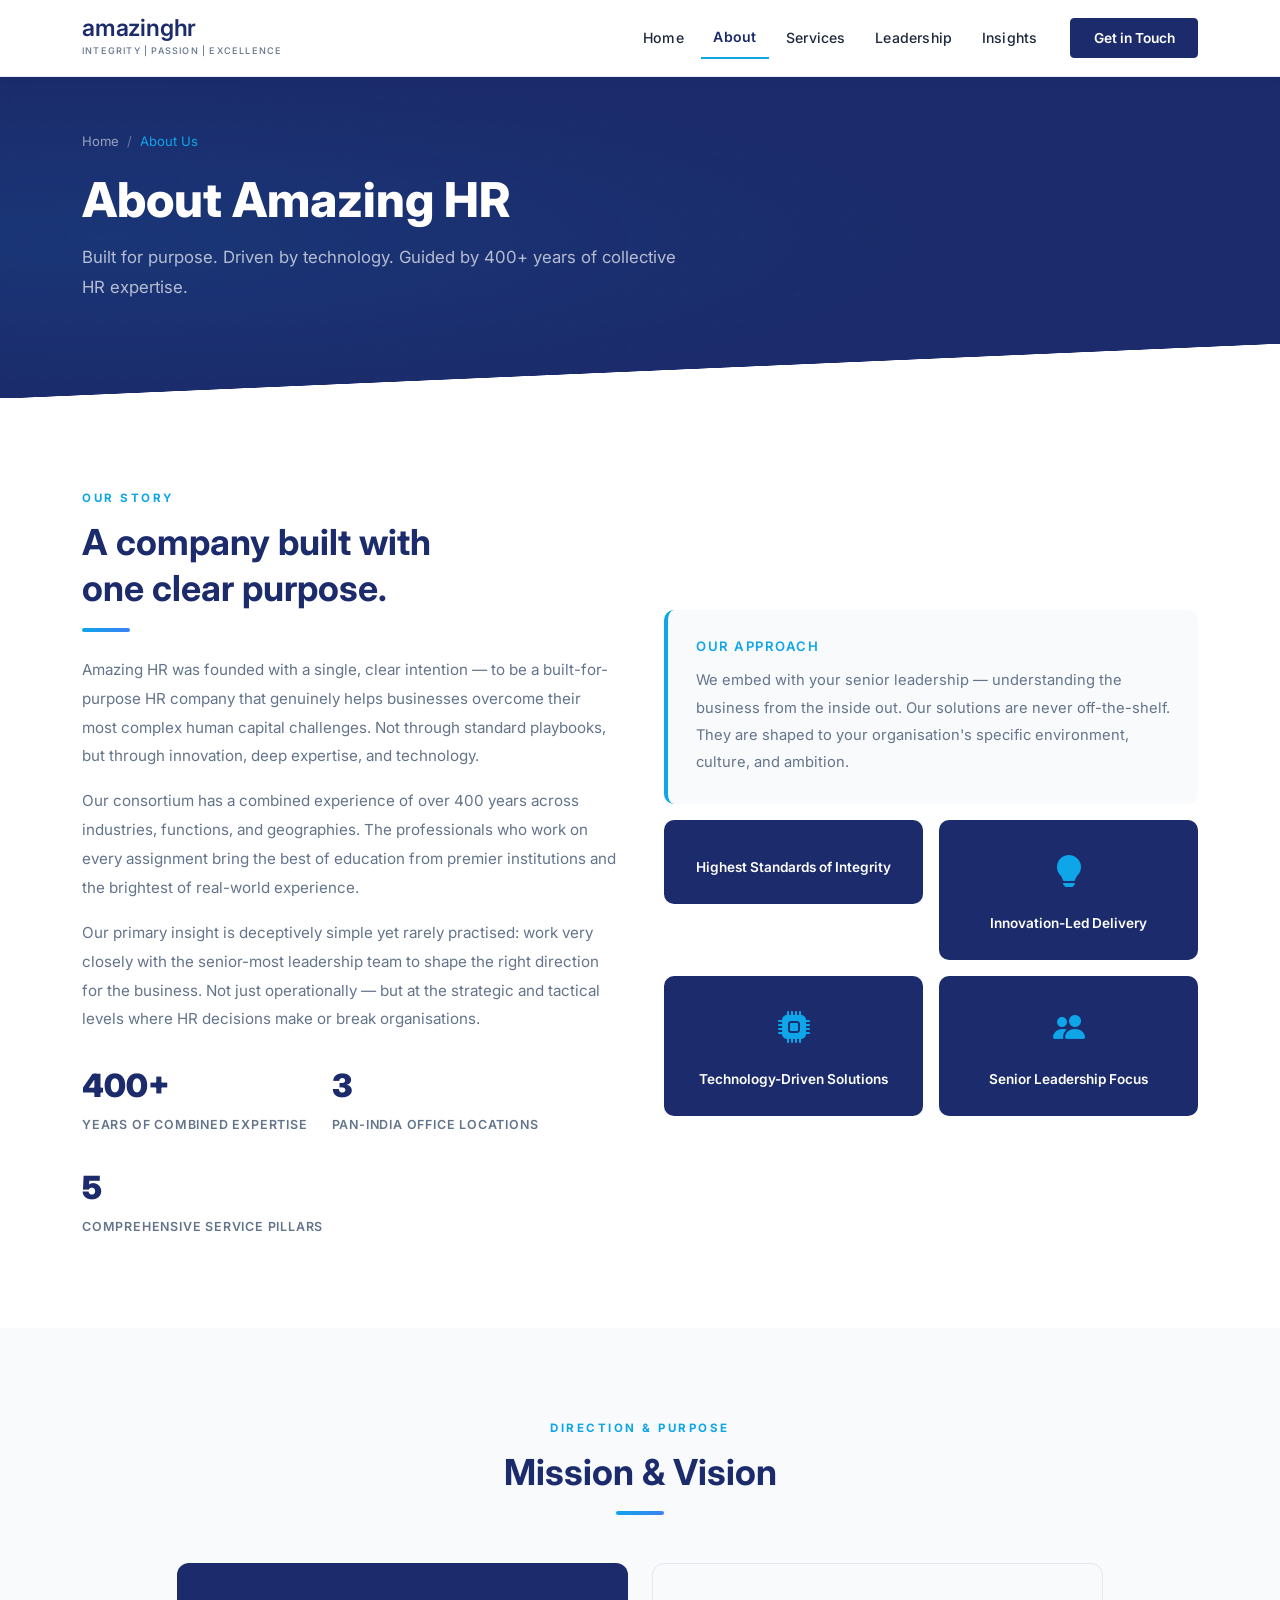
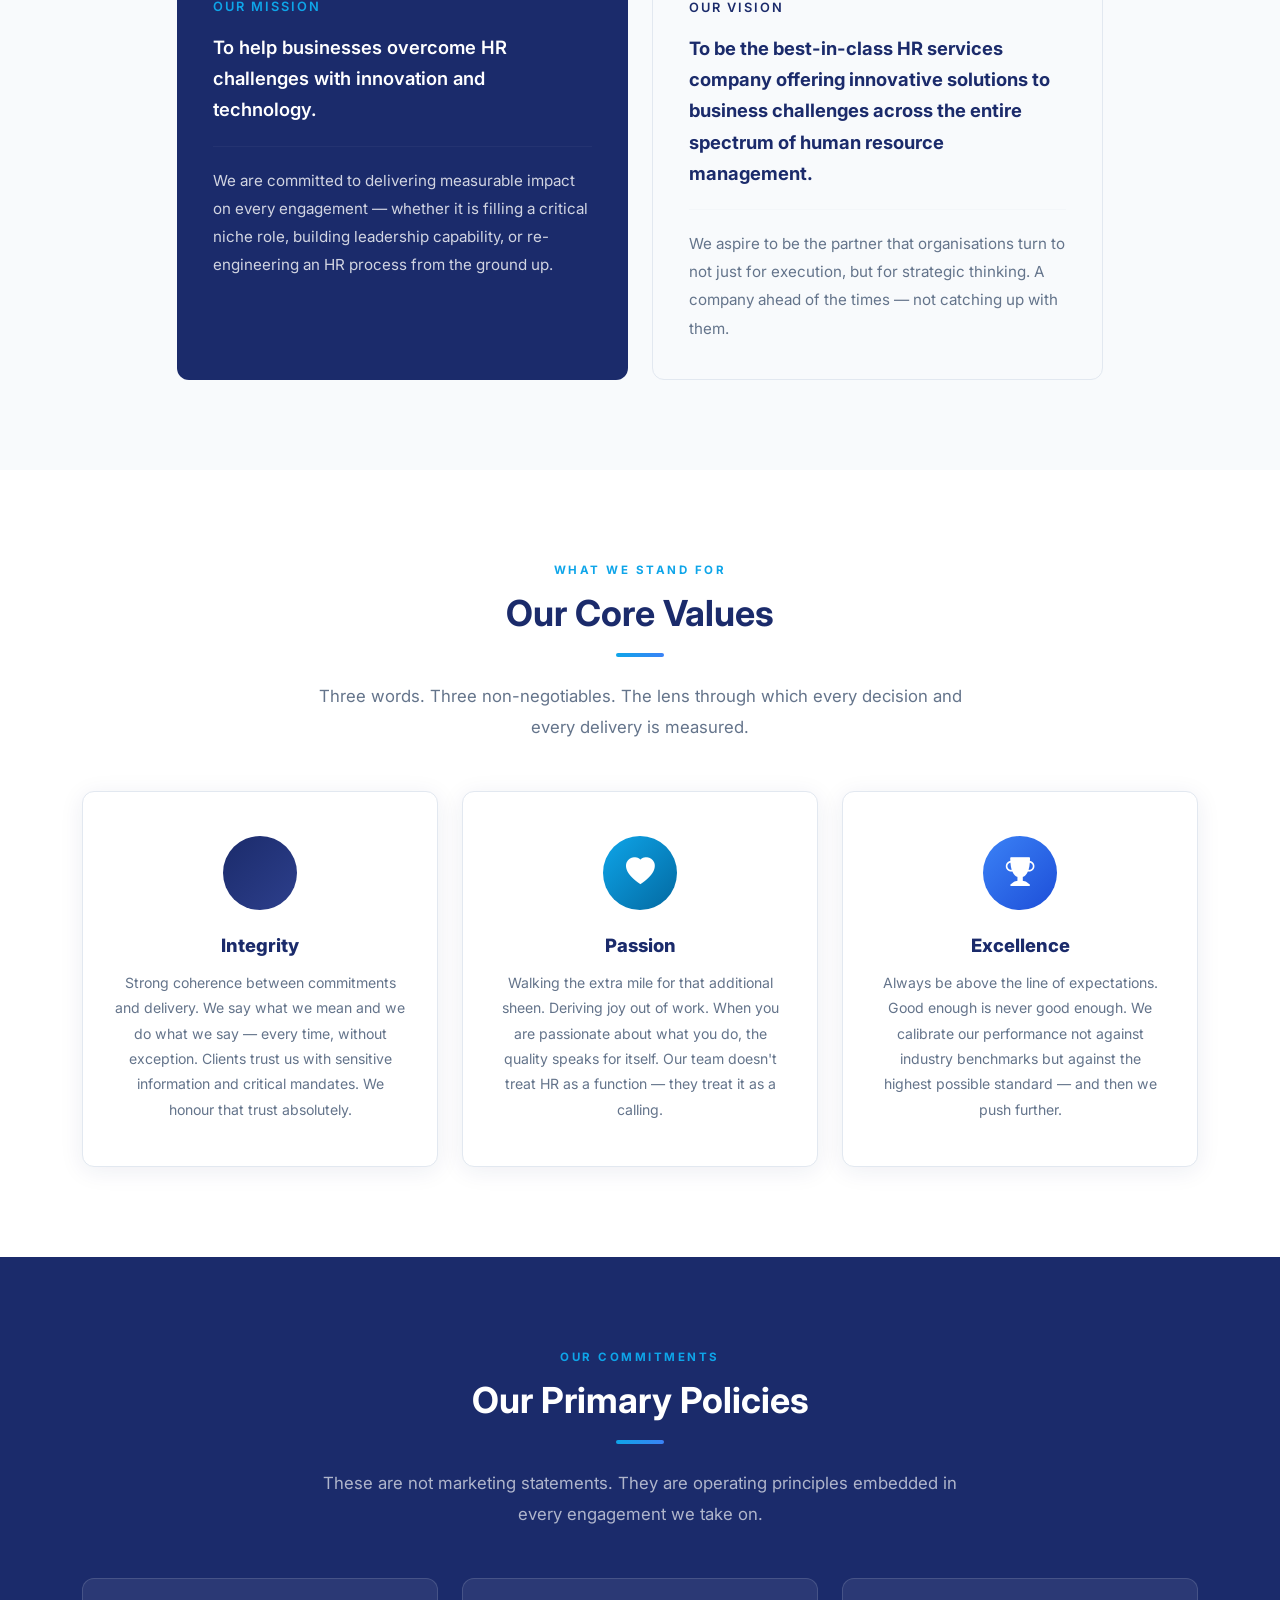
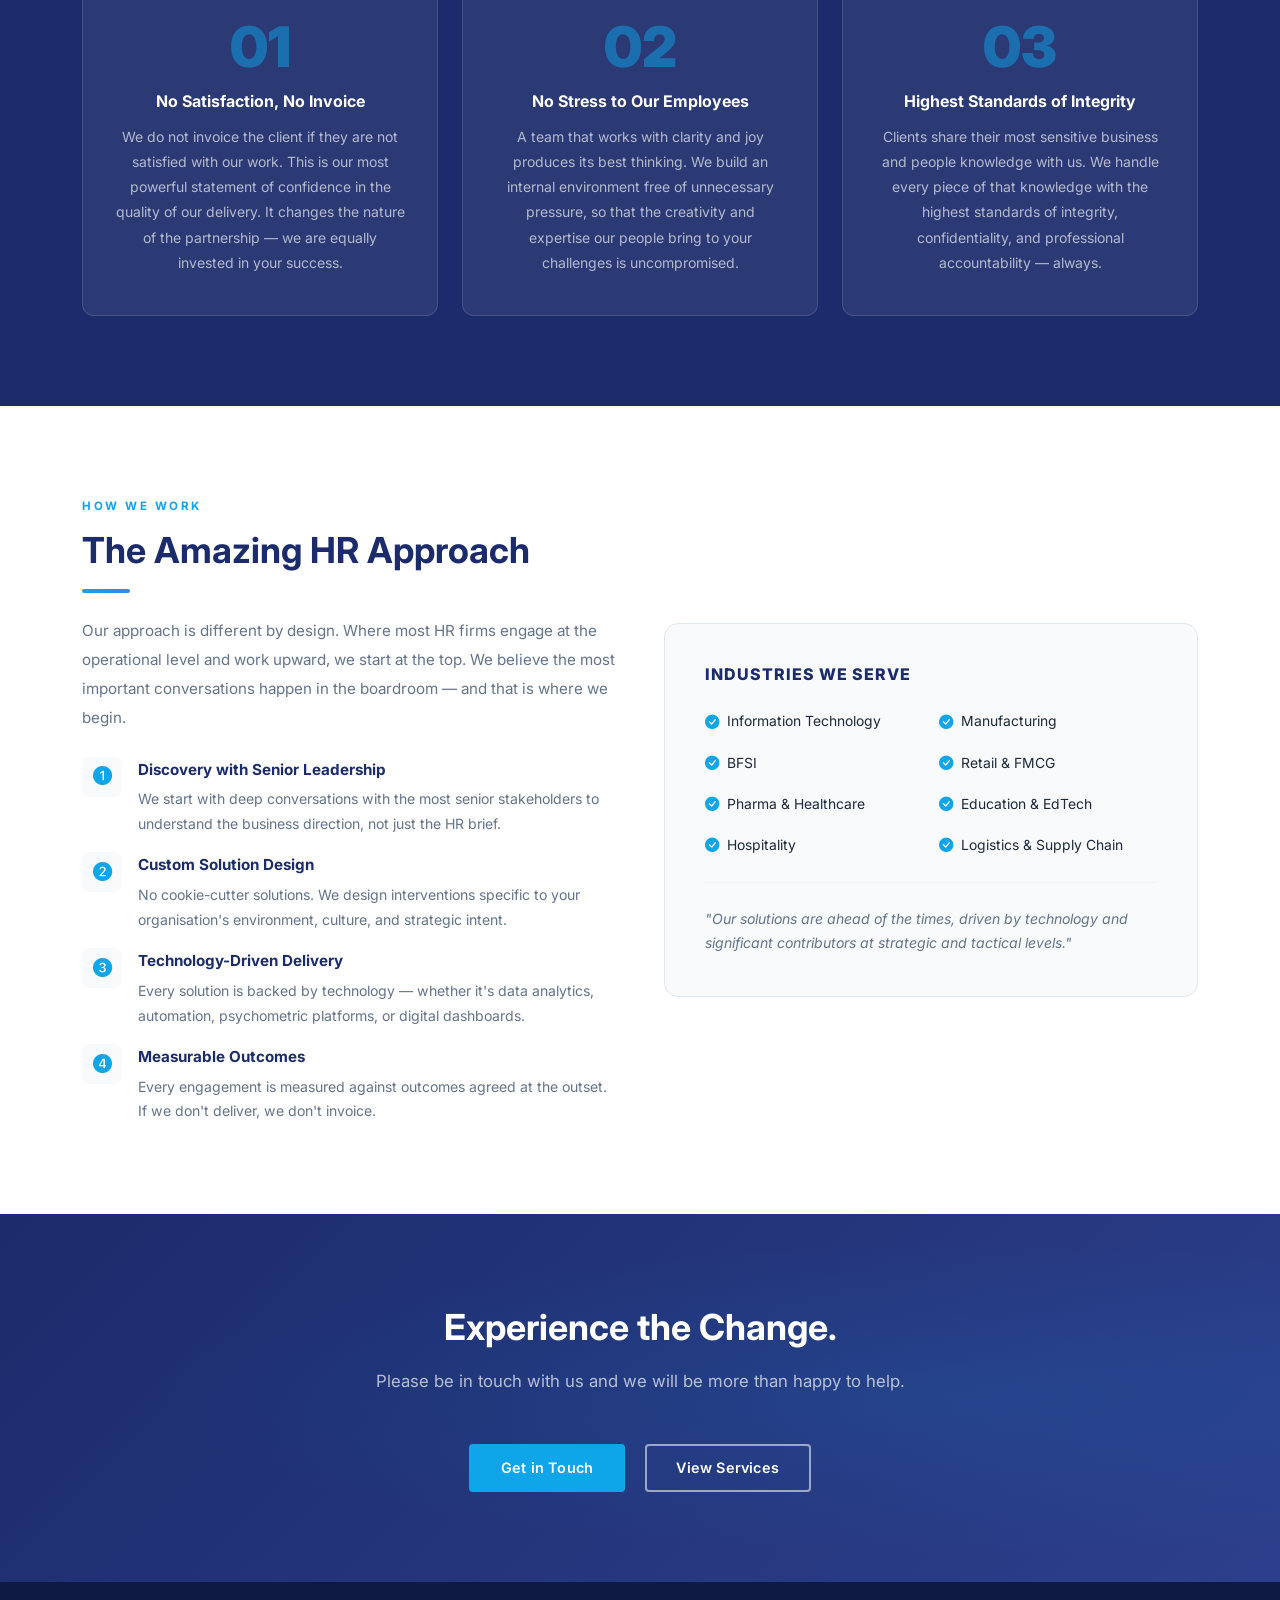
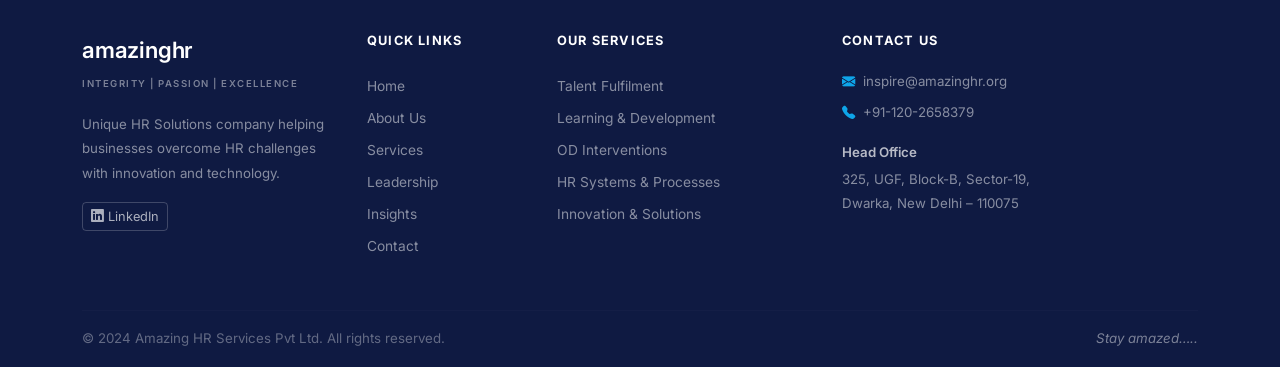
==== commit e16f6a47: "Soften site design, update leadership page, wire contact form to email - Navbar: white background wi" ====
--- a/about.html
+++ b/about.html
@@ -351,7 +351,7 @@
       <div class="row g-4 pb-5">
         <div class="col-lg-3 col-md-6">
           <div class="mb-3">
-            <span style="font-size:1.5rem; font-weight:800; font-style:italic; color:#fff; letter-spacing:-0.5px; display:block;">amazinghr</span>
+            <span style="font-size:1.4rem; font-weight:600; font-style:normal; color:#fff; letter-spacing:-0.2px; display:block;">amazinghr</span>
             <span style="font-size:0.6rem; font-weight:600; letter-spacing:1.5px; text-transform:uppercase; color:rgba(255,255,255,0.45);">Integrity | Passion | Excellence</span>
           </div>
           <p class="small mb-3" style="color:rgba(255,255,255,0.5); line-height:1.85;">Unique HR Solutions company helping businesses overcome HR challenges with innovation and technology.</p>
--- a/css/style.css
+++ b/css/style.css
@@ -30,7 +30,7 @@
 }
 
 h1, h2, h3, h4, h5, h6 {
-  font-weight: 700;
+  font-weight: 600;
   color: var(--ahr-navy);
   line-height: 1.3;
 }
@@ -39,52 +39,57 @@
 
 /* ---- Navbar ---- */
 .ahr-navbar {
-  background-color: var(--ahr-navy) !important;
+  background-color: #ffffff !important;
+  border-bottom: 1px solid #E8EDF5;
   padding: 0.75rem 0;
-  box-shadow: 0 2px 20px rgba(0,0,0,0.18);
+  box-shadow: 0 1px 10px rgba(27,43,107,0.07);
   transition: var(--transition);
 }
 .ahr-navbar.scrolled {
   padding: 0.45rem 0;
-  box-shadow: 0 4px 30px rgba(0,0,0,0.25);
+  box-shadow: 0 3px 20px rgba(27,43,107,0.12);
 }
 .brand-name {
-  font-size: 1.55rem;
-  font-weight: 800;
-  color: #fff;
-  letter-spacing: -0.5px;
-  font-style: italic;
+  font-size: 1.45rem;
+  font-weight: 600;
+  color: var(--ahr-navy);
+  letter-spacing: -0.2px;
+  font-style: normal;
   line-height: 1;
 }
 .brand-tagline {
   display: block;
-  font-size: 0.58rem;
-  font-weight: 600;
-  letter-spacing: 1.5px;
+  font-size: 0.57rem;
+  font-weight: 500;
+  letter-spacing: 1.2px;
   text-transform: uppercase;
-  background: rgba(255,255,255,0.12);
-  color: rgba(255,255,255,0.85);
-  padding: 2px 8px;
-  border-radius: 2px;
-  margin-top: 4px;
+  background: transparent;
+  color: var(--ahr-muted);
+  padding: 0;
+  border-radius: 0;
+  margin-top: 3px;
 }
 .ahr-navbar .nav-link {
-  color: rgba(255,255,255,0.8) !important;
+  color: var(--ahr-text) !important;
   font-weight: 500;
   font-size: 0.88rem;
   padding: 0.5rem 0.8rem !important;
   letter-spacing: 0.2px;
   transition: var(--transition);
 }
-.ahr-navbar .nav-link:hover { color: #fff !important; }
+.ahr-navbar .nav-link:hover { color: var(--ahr-navy) !important; }
 .ahr-navbar .nav-link.active {
-  color: #fff !important;
+  color: var(--ahr-navy) !important;
+  font-weight: 600;
   border-bottom: 2px solid var(--ahr-teal);
 }
+.ahr-navbar .navbar-toggler-icon {
+  background-image: url("data:image/svg+xml,%3csvg xmlns='http://www.w3.org/2000/svg' viewBox='0 0 30 30'%3e%3cpath stroke='rgba%2827%2C 43%2C 107%2C 0.75%29' stroke-linecap='round' stroke-miterlimit='10' stroke-width='2' d='M4 7h22M4 15h22M4 23h22'/%3e%3c/svg%3e");
+}
 .btn-nav-cta {
-  background: transparent;
-  color: #fff;
-  border: 1.5px solid rgba(255,255,255,0.5);
+  background: var(--ahr-navy);
+  color: #fff;
+  border: 1.5px solid var(--ahr-navy);
   font-size: 0.86rem;
   font-weight: 600;
   padding: 0.45rem 1.4rem;
@@ -94,8 +99,8 @@
   display: inline-block;
 }
 .btn-nav-cta:hover {
-  background: rgba(255,255,255,0.12);
-  border-color: #fff;
+  background: var(--ahr-navy-dark);
+  border-color: var(--ahr-navy-dark);
   color: #fff;
 }
 
@@ -160,11 +165,11 @@
 /* ---- Hero Home ---- */
 .hero-home {
   min-height: 100vh;
-  background-color: var(--ahr-navy);
+  background-color: #1a3554;
   background-image:
-    radial-gradient(ellipse at 15% 60%, rgba(14,165,233,0.12) 0%, transparent 55%),
-    radial-gradient(ellipse at 85% 15%, rgba(59,130,246,0.09) 0%, transparent 45%),
-    radial-gradient(circle, rgba(255,255,255,0.025) 1px, transparent 1px);
+    radial-gradient(ellipse at 20% 65%, rgba(14,165,233,0.18) 0%, transparent 55%),
+    radial-gradient(ellipse at 80% 15%, rgba(59,130,246,0.13) 0%, transparent 50%),
+    radial-gradient(circle, rgba(255,255,255,0.02) 1px, transparent 1px);
   background-size: 100% 100%, 100% 100%, 28px 28px;
   display: flex;
   align-items: center;
@@ -196,10 +201,10 @@
   margin-bottom: 1.5rem;
 }
 .hero-title {
-  font-size: clamp(2.4rem, 5.5vw, 4.2rem);
-  font-weight: 900;
-  color: #fff;
-  line-height: 1.12;
+  font-size: clamp(2.2rem, 5vw, 3.8rem);
+  font-weight: 700;
+  color: #fff;
+  line-height: 1.15;
   margin-bottom: 1.5rem;
 }
 .hero-title .highlight { color: var(--ahr-teal); }
@@ -296,8 +301,8 @@
   margin-bottom: 0.65rem;
 }
 .section-title {
-  font-size: clamp(1.8rem, 3vw, 2.6rem);
-  font-weight: 800;
+  font-size: clamp(1.7rem, 2.8vw, 2.4rem);
+  font-weight: 700;
   color: var(--ahr-navy);
   margin-bottom: 1rem;
 }
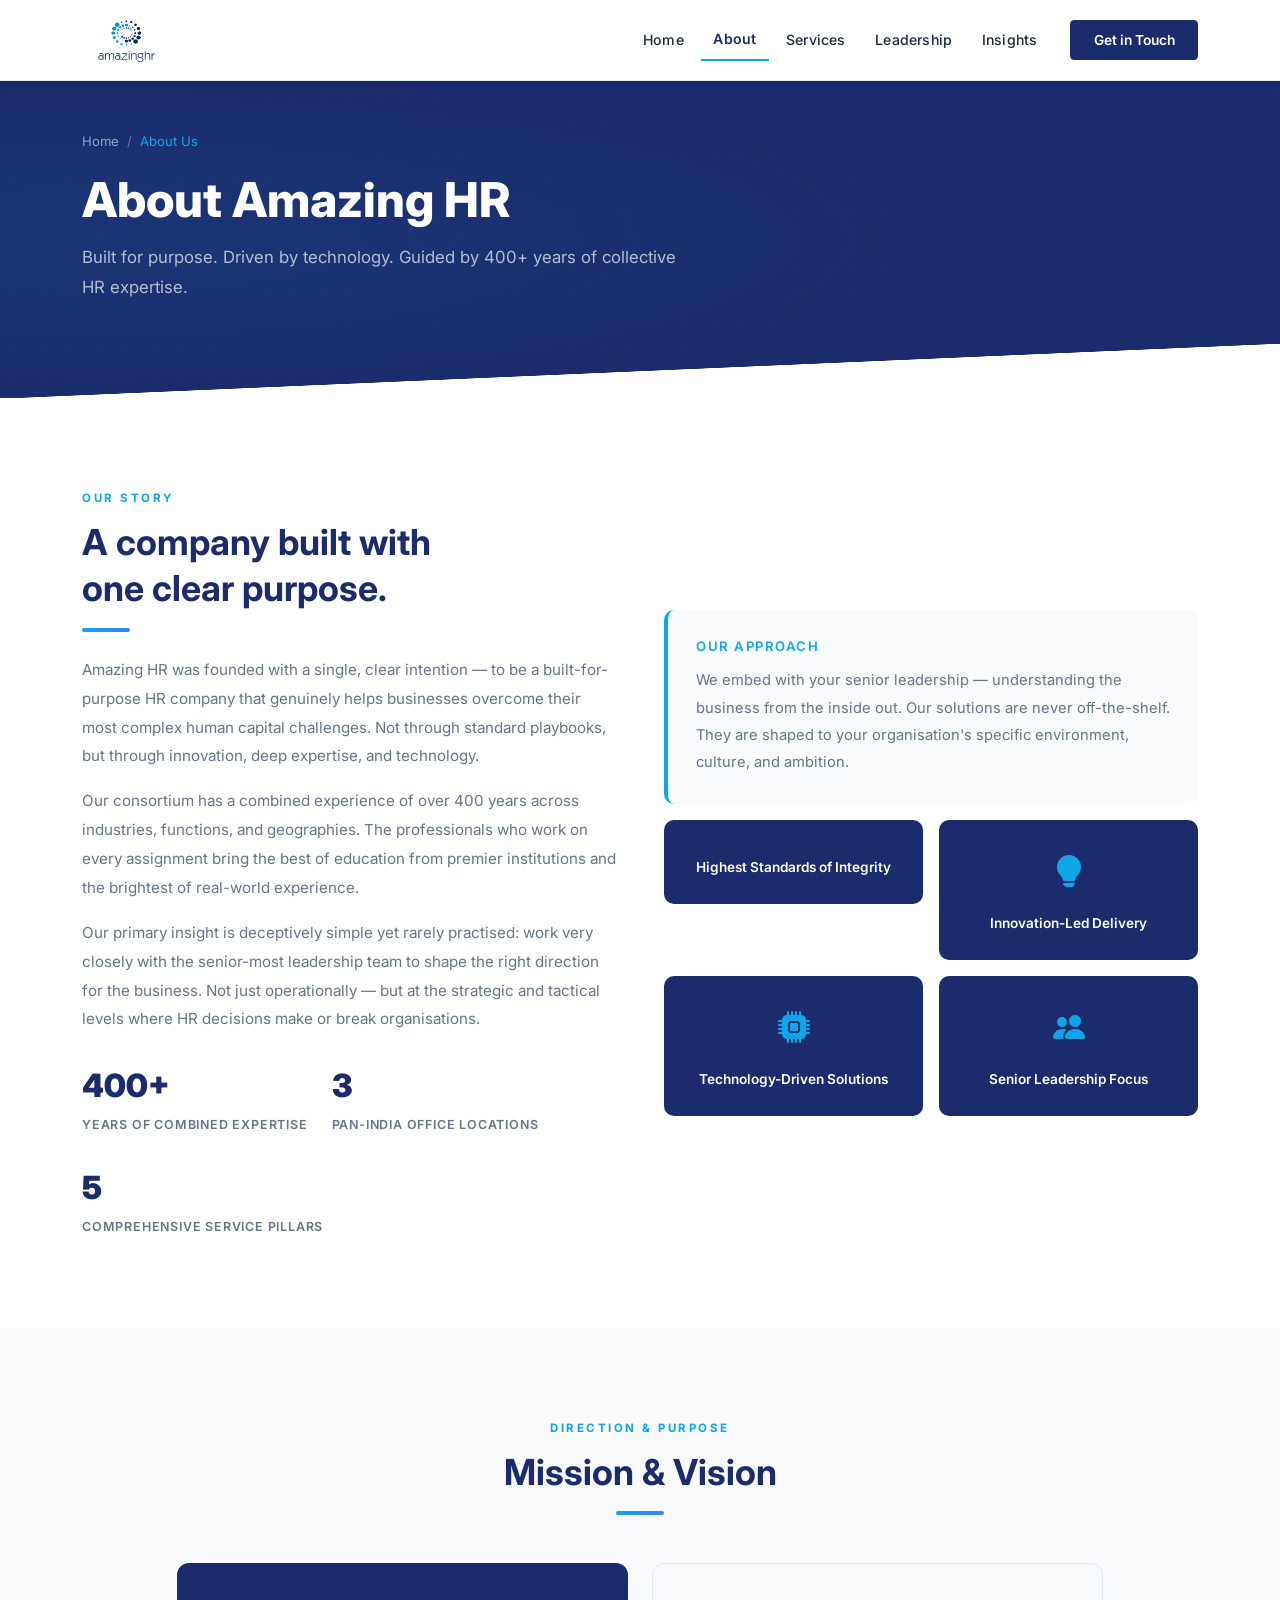
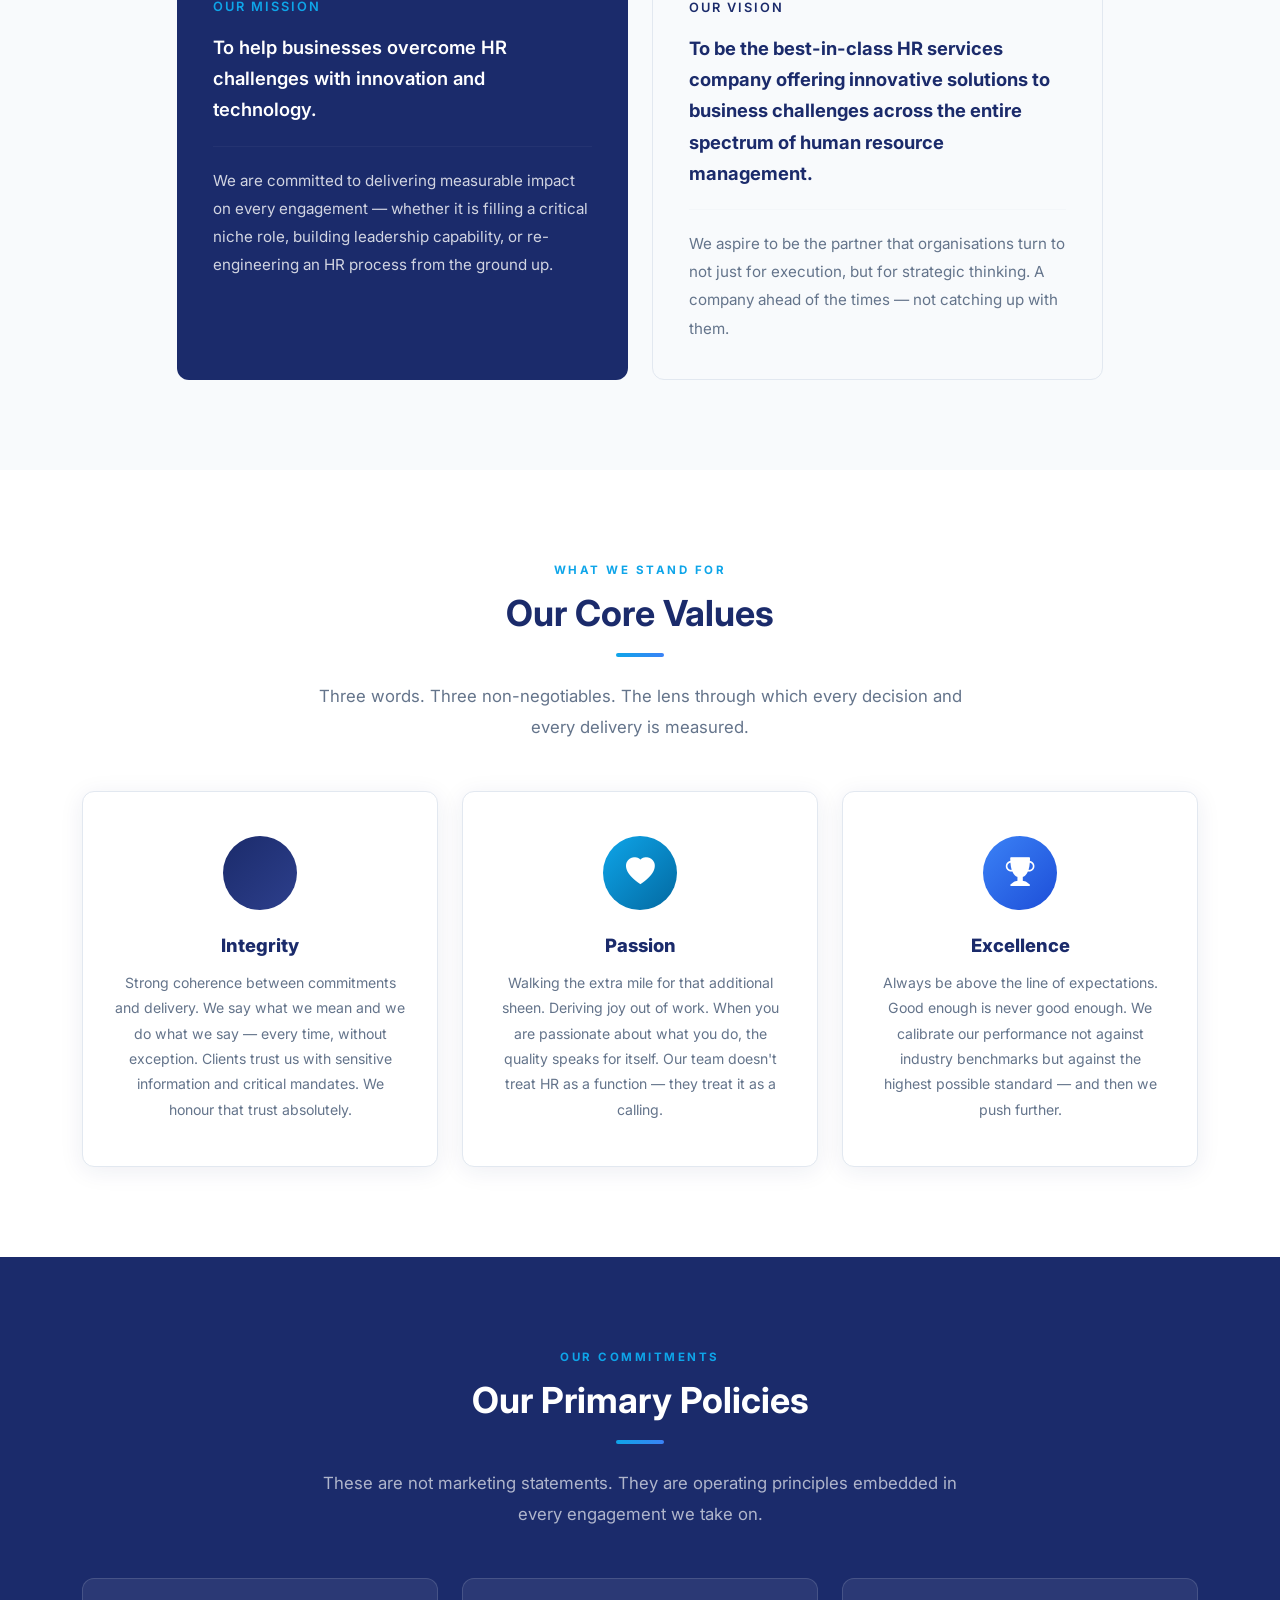
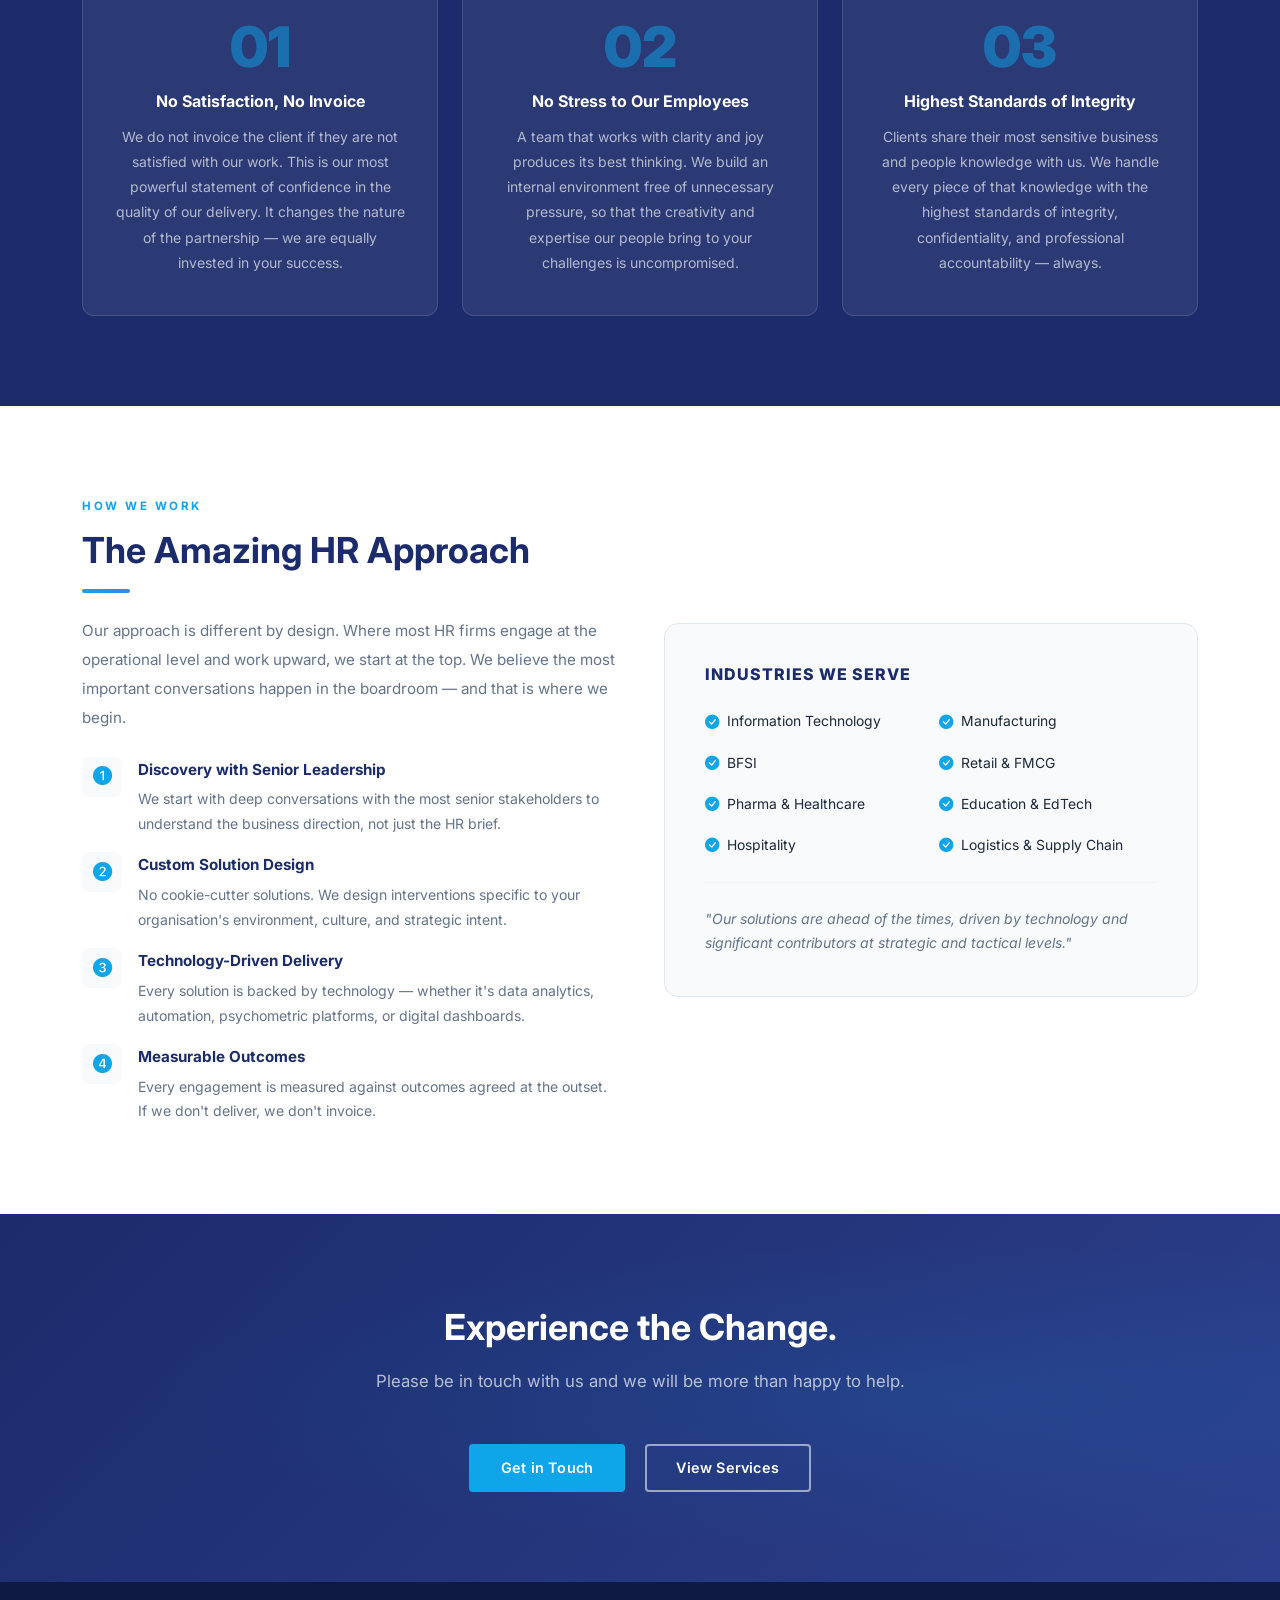
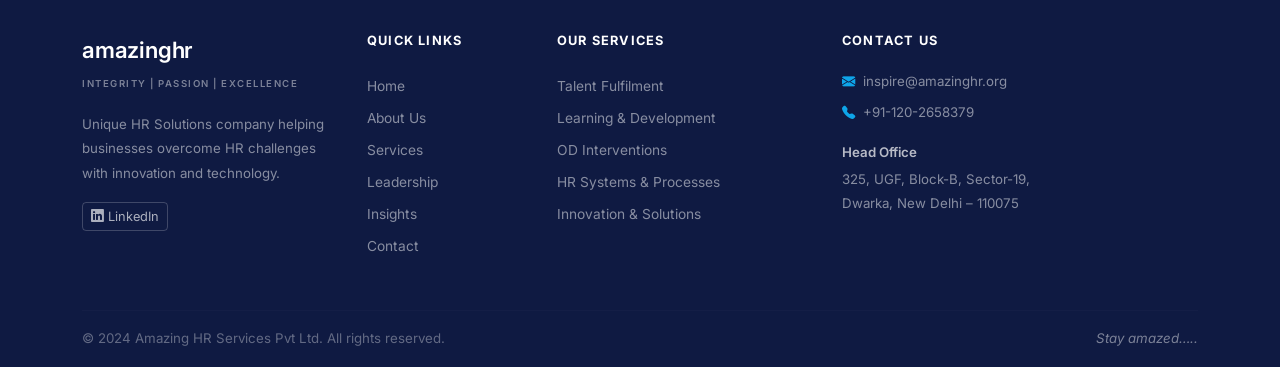
==== commit b7f0e234: "Replace text brand with logo image in navbar across all pages Co-Authored-By: Claude Sonnet 4.6 <nor" ====
--- a/about.html
+++ b/about.html
@@ -17,9 +17,8 @@
   <!-- NAVBAR -->
   <nav class="navbar navbar-expand-lg ahr-navbar fixed-top">
     <div class="container">
-      <a class="navbar-brand d-flex flex-column" href="index.html">
-        <span class="brand-name">amazinghr</span>
-        <span class="brand-tagline">Integrity | Passion | Excellence</span>
+      <a class="navbar-brand" href="index.html">
+        <img src="amazing_hr-removebg-preview.png" alt="amazinghr" style="height:46px; width:auto;" />
       </a>
       <button class="navbar-toggler border-0" type="button" data-bs-toggle="collapse" data-bs-target="#navMain" aria-controls="navMain" aria-expanded="false" aria-label="Toggle navigation">
         <span class="navbar-toggler-icon"></span>
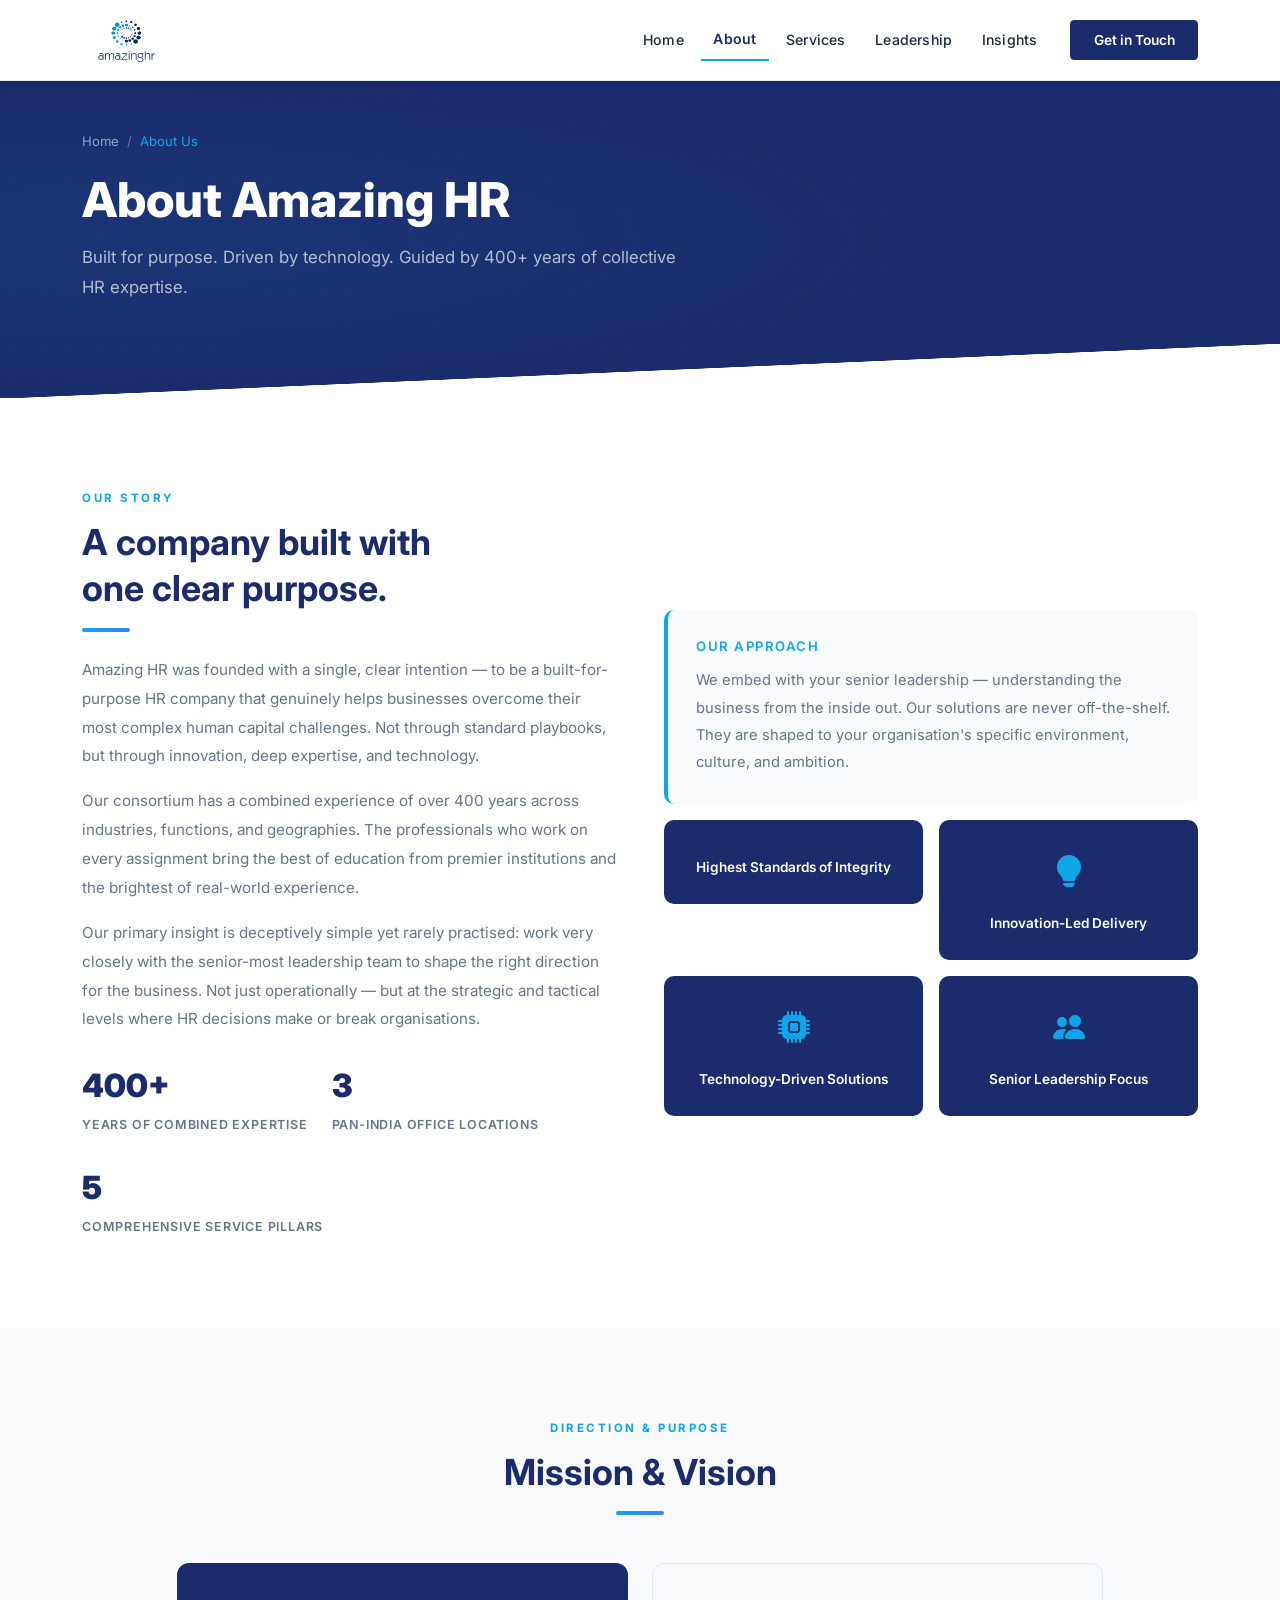
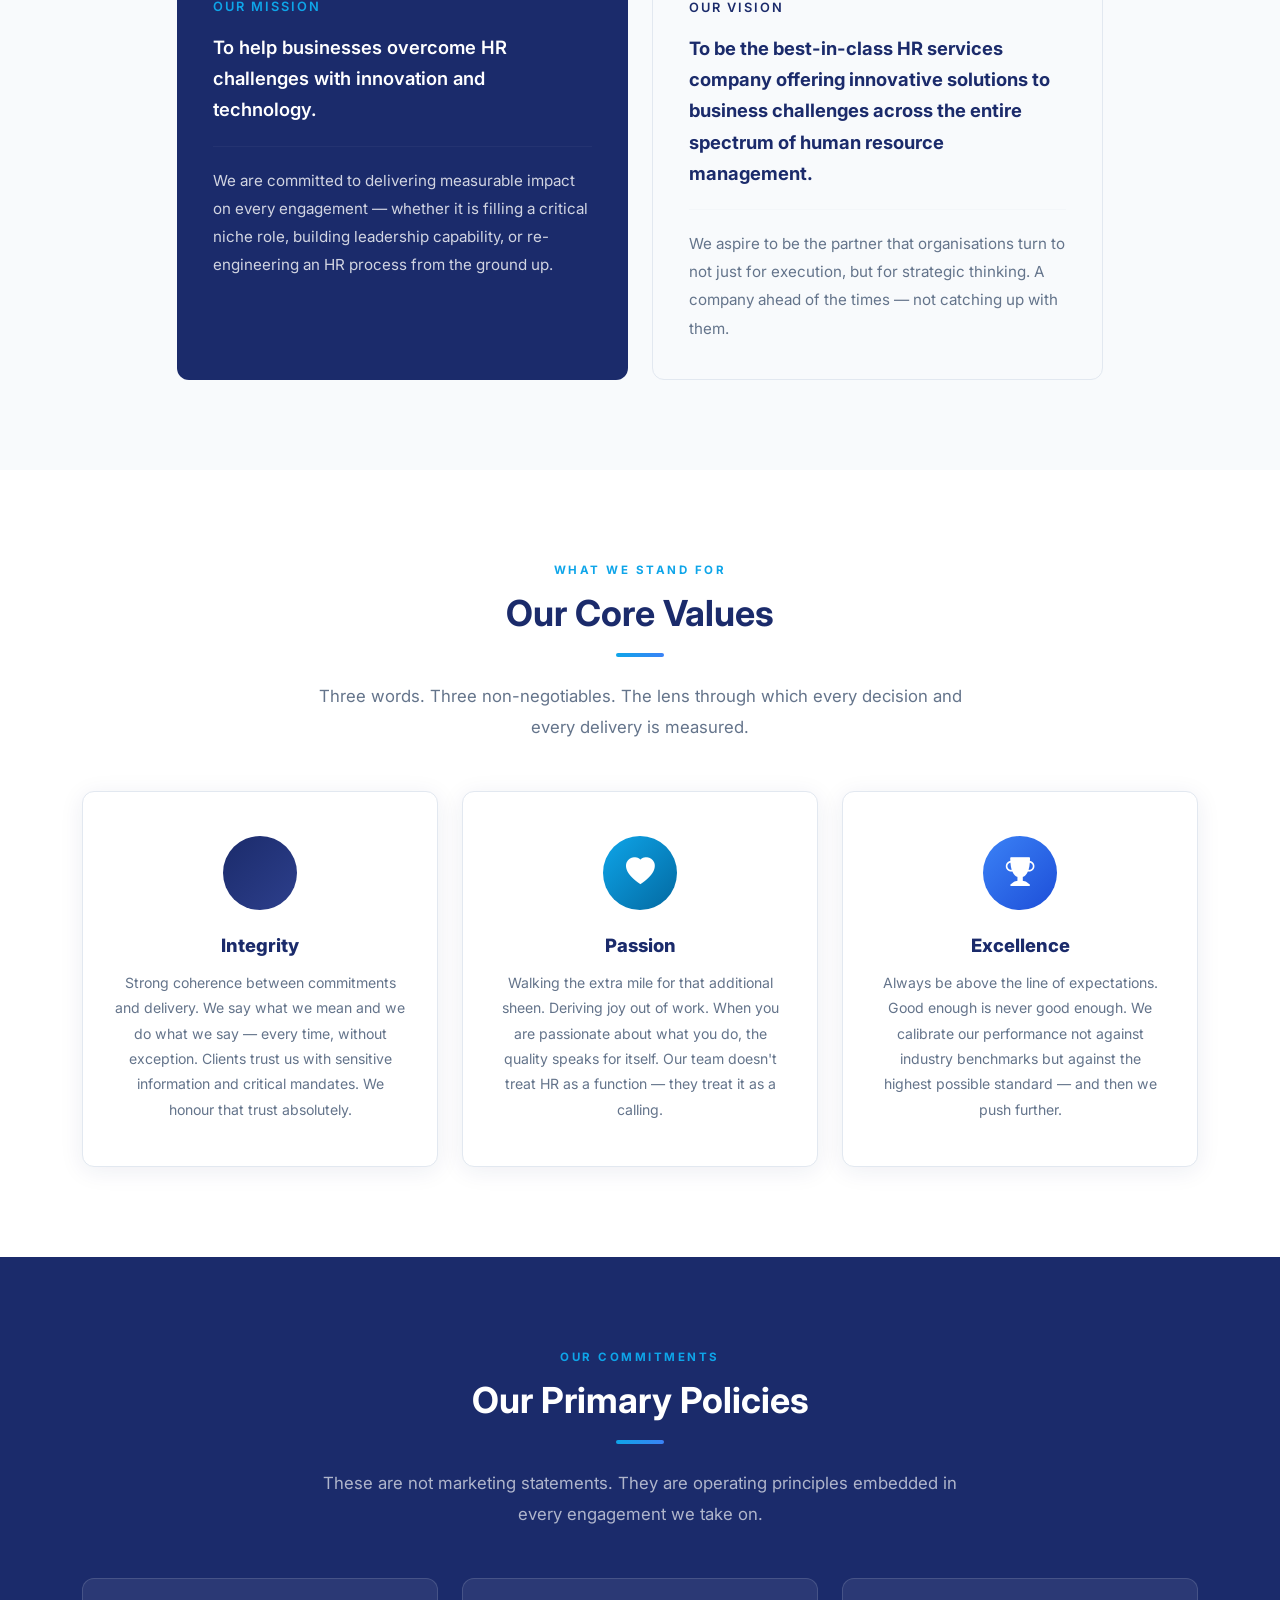
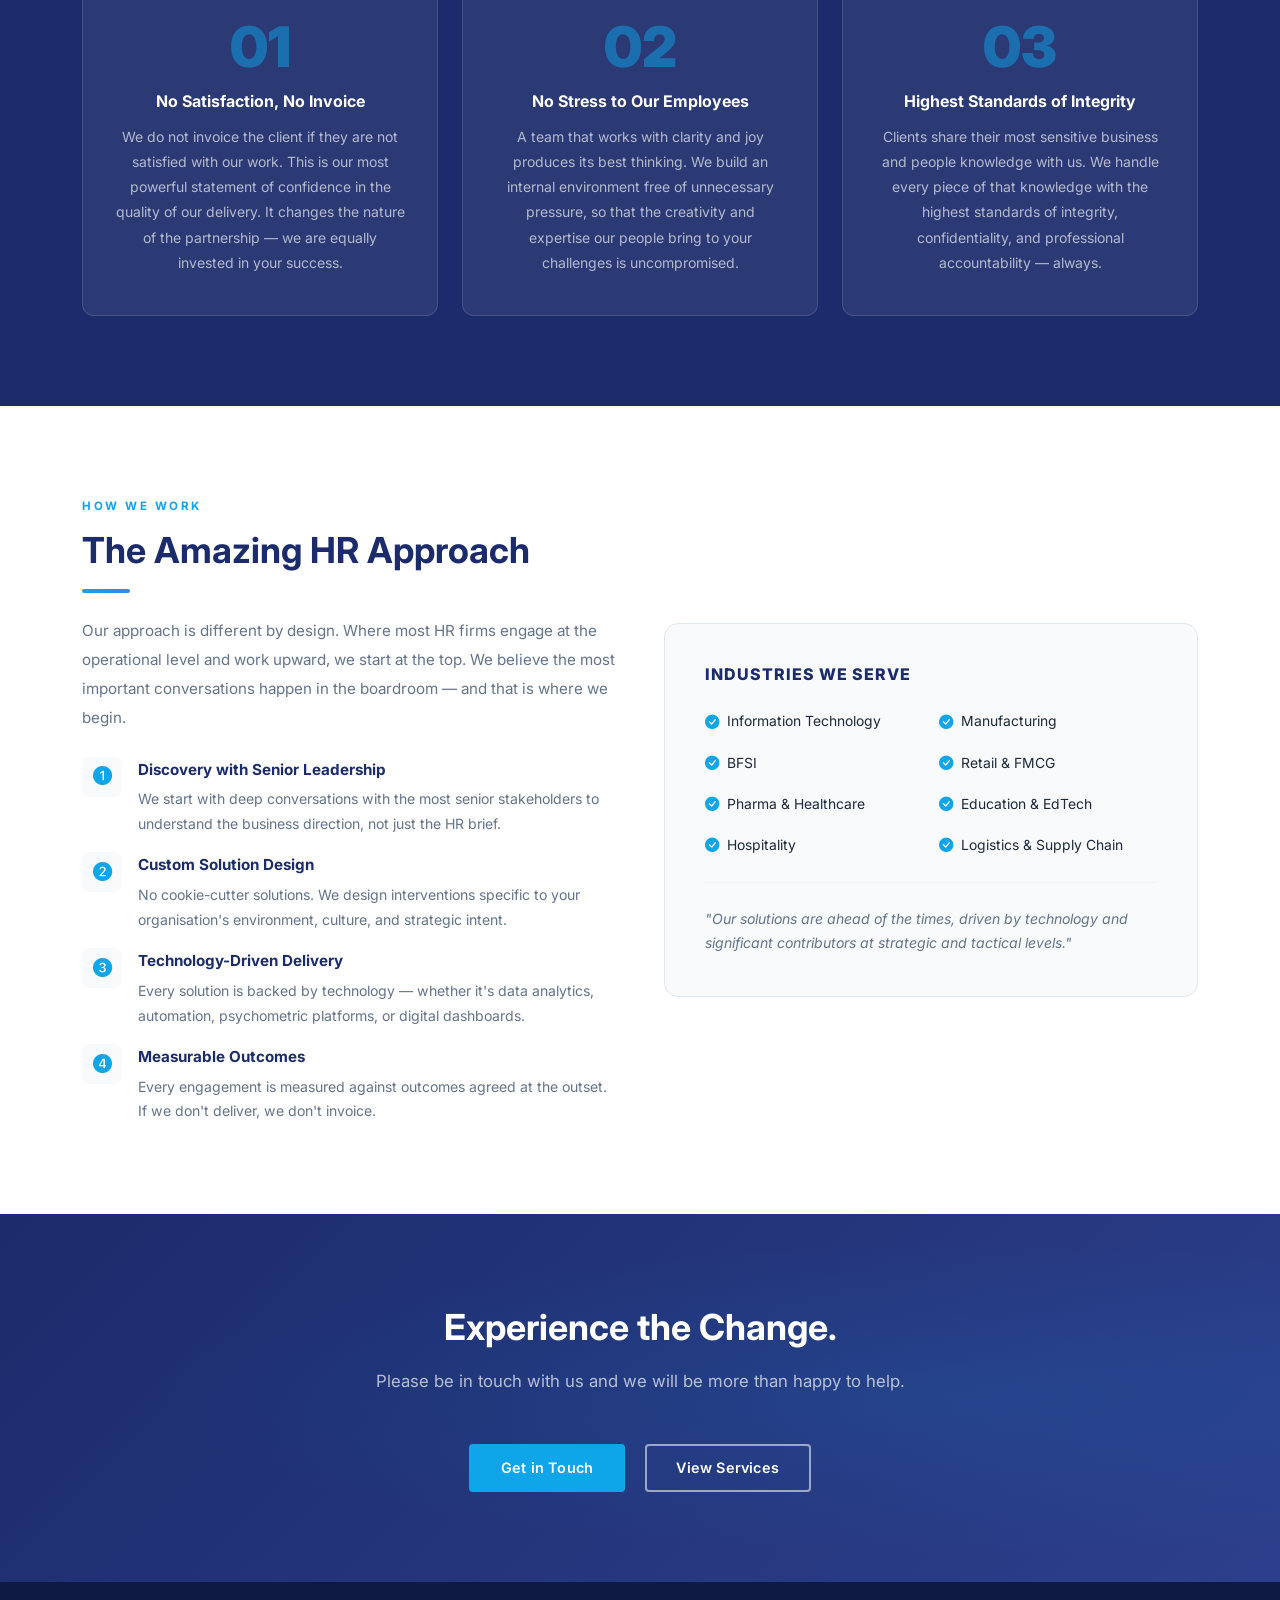
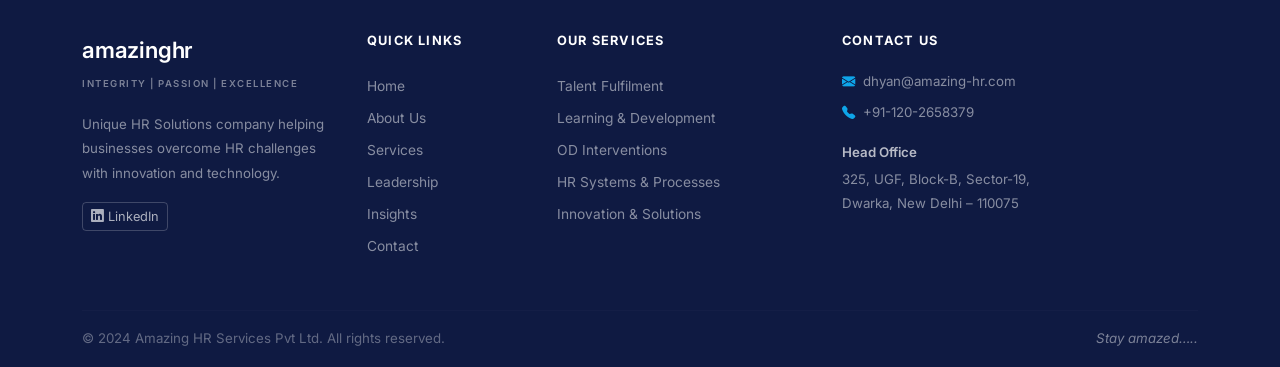
==== commit 396abeb0: "Replace inspire@amazinghr.org with dhyan@amazing-hr.com across all pages Co-Authored-By: Claude Sonn" ====
--- a/about.html
+++ b/about.html
@@ -1,4 +1,4 @@
-<!DOCTYPE html>
+﻿<!DOCTYPE html>
 <html lang="en">
 <head>
   <meta charset="UTF-8" />
@@ -379,7 +379,7 @@
         </div>
         <div class="col-lg-4 col-md-6">
           <p class="footer-head">Contact Us</p>
-          <p class="small mb-2" style="color:rgba(255,255,255,0.5);"><i class="bi bi-envelope-fill me-2" style="color:var(--ahr-teal);"></i><a href="mailto:inspire@amazinghr.org" style="color:rgba(255,255,255,0.5); text-decoration:none;">inspire@amazinghr.org</a></p>
+          <p class="small mb-2" style="color:rgba(255,255,255,0.5);"><i class="bi bi-envelope-fill me-2" style="color:var(--ahr-teal);"></i><a href="mailto:dhyan@amazing-hr.com" style="color:rgba(255,255,255,0.5); text-decoration:none;">dhyan@amazing-hr.com</a></p>
           <p class="small mb-3" style="color:rgba(255,255,255,0.5);"><i class="bi bi-telephone-fill me-2" style="color:var(--ahr-teal);"></i>+91-120-2658379</p>
           <p class="small fw-semibold mb-1" style="color:rgba(255,255,255,0.7);">Head Office</p>
           <p class="small mb-0" style="color:rgba(255,255,255,0.5); line-height:1.8;">325, UGF, Block-B, Sector-19,<br>Dwarka, New Delhi – 110075</p>
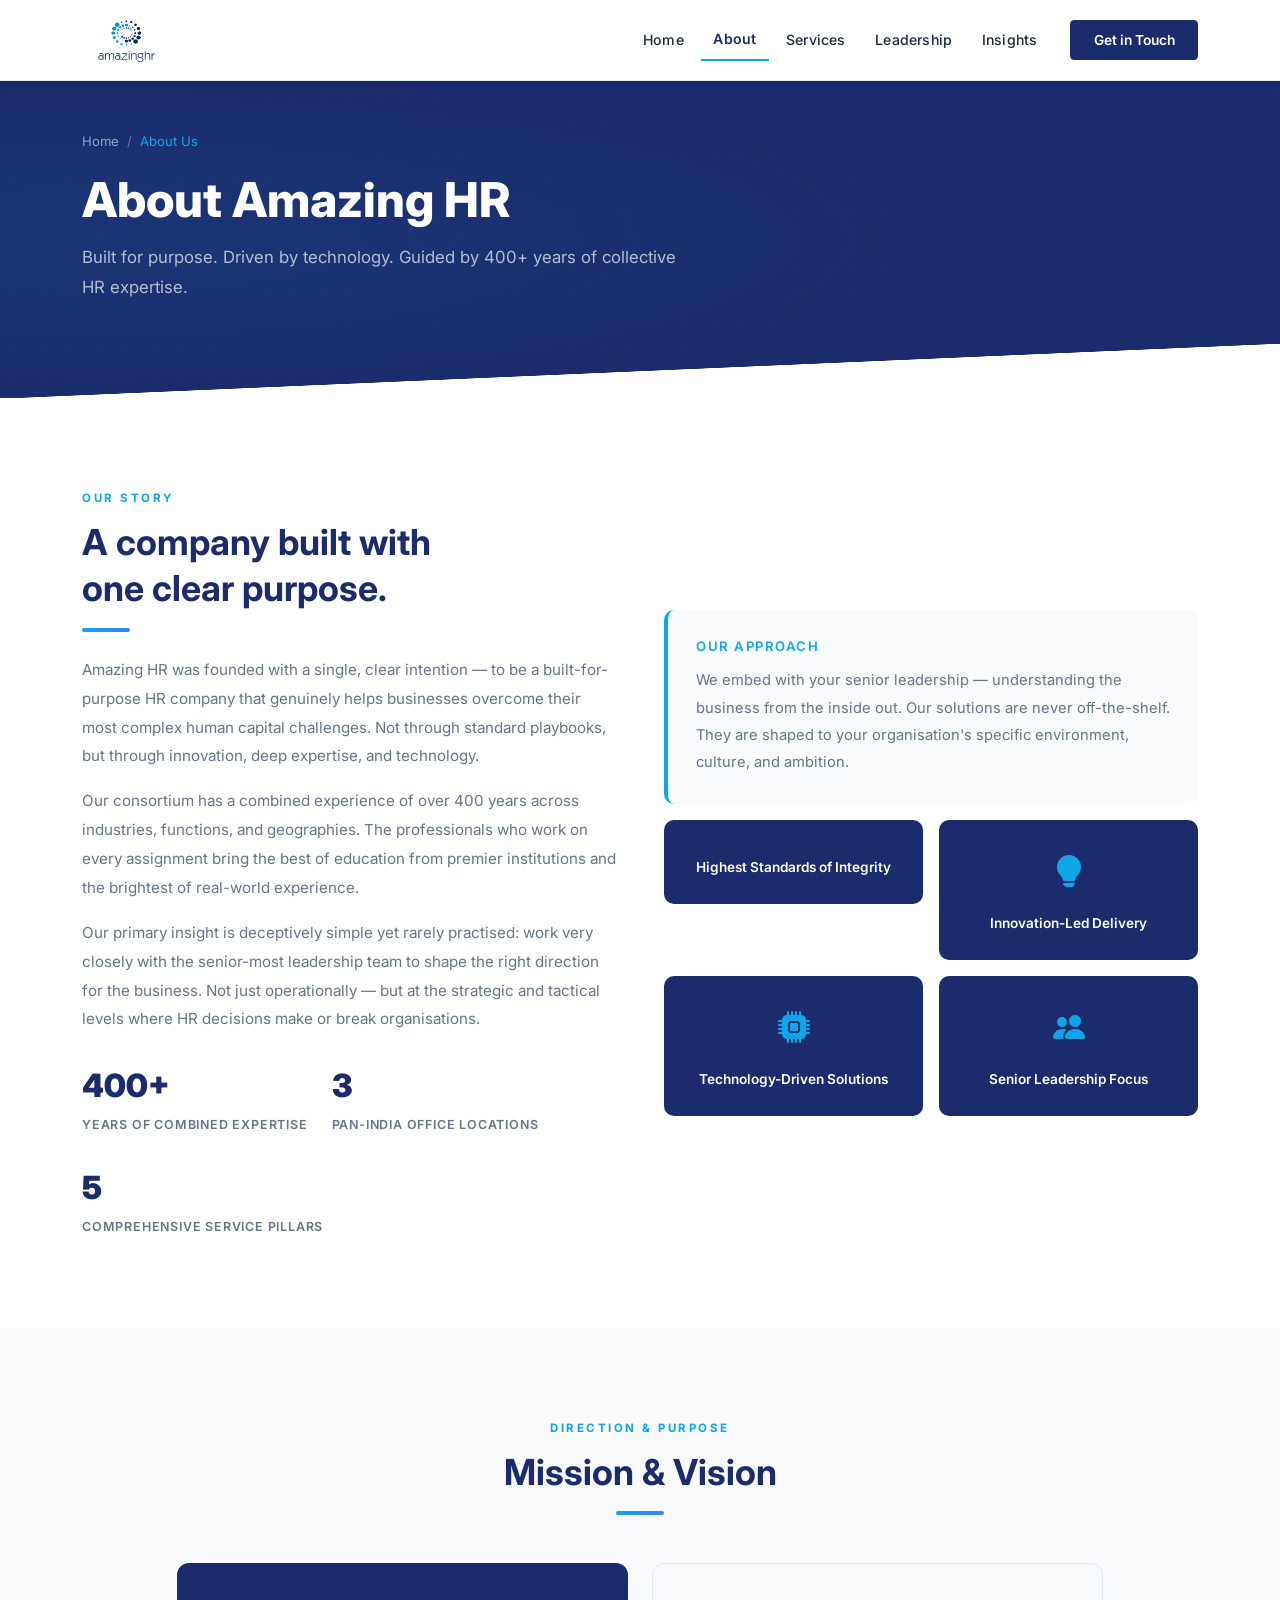
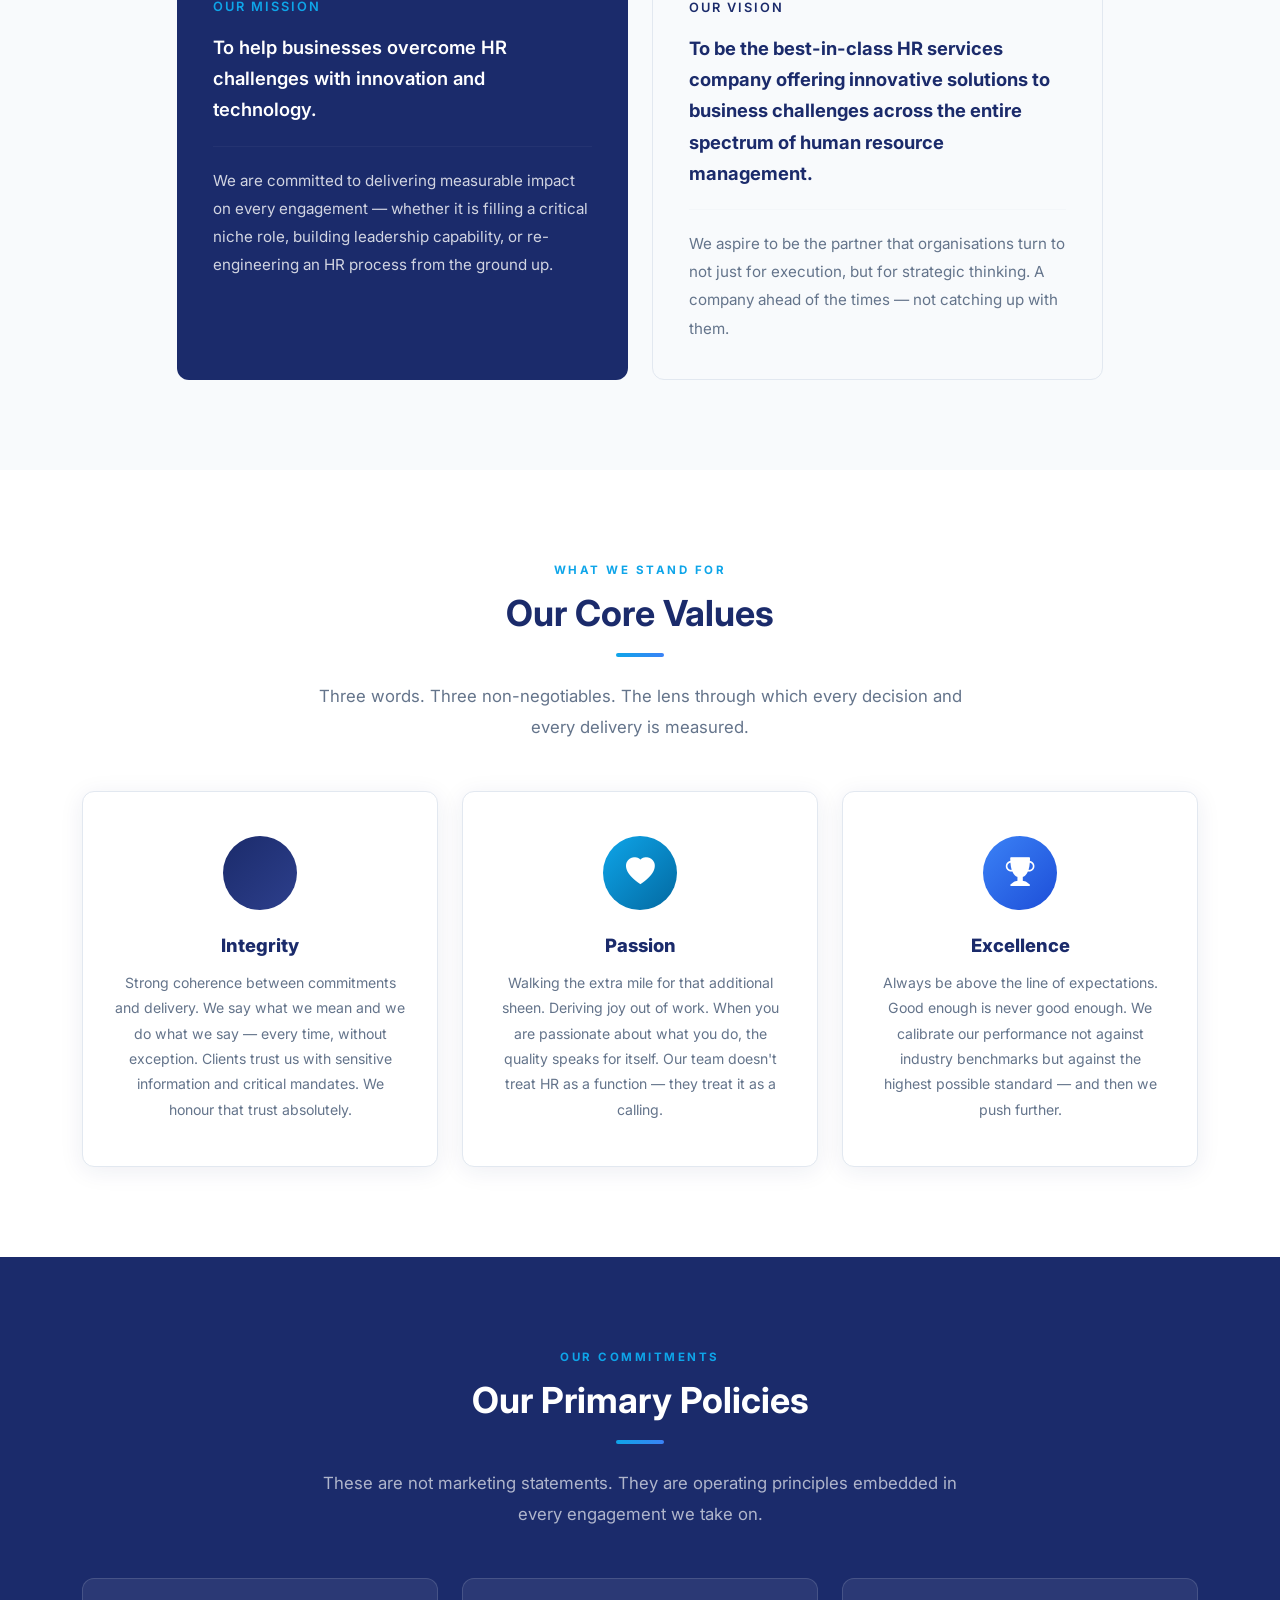
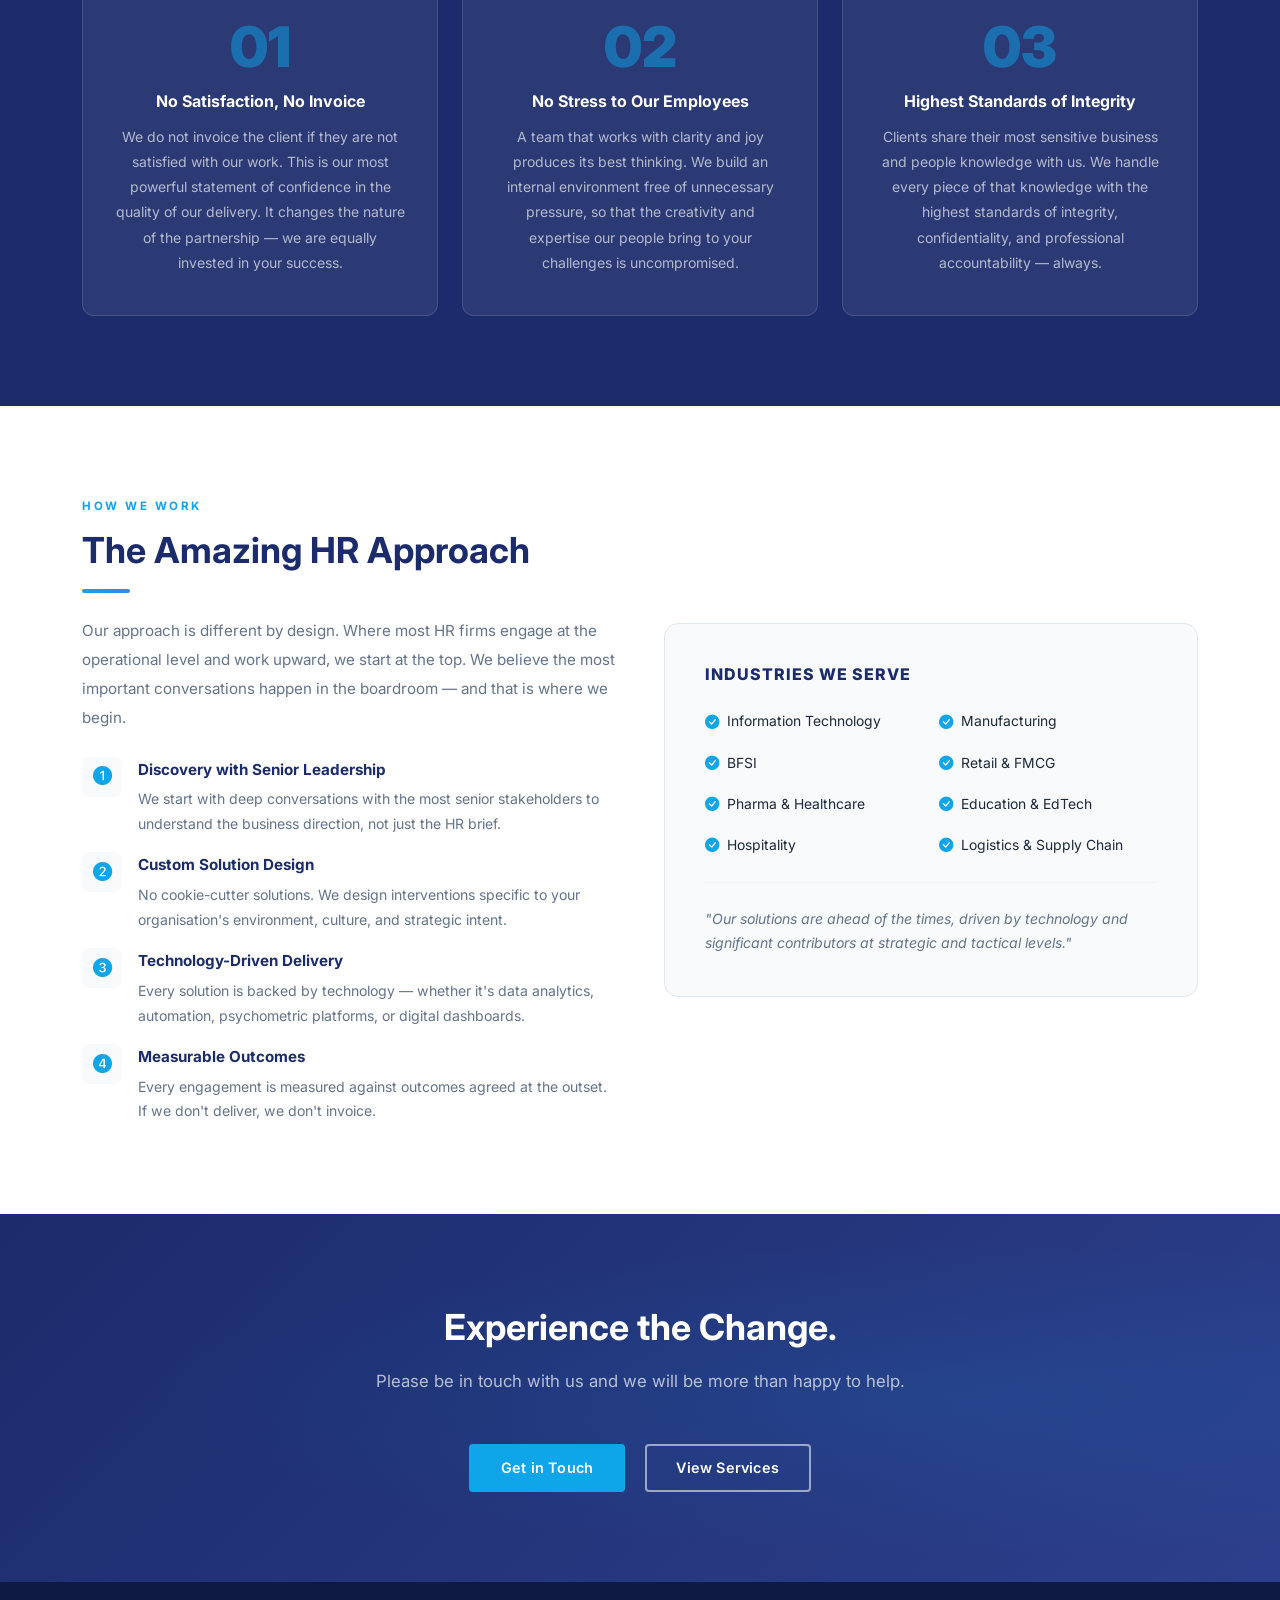
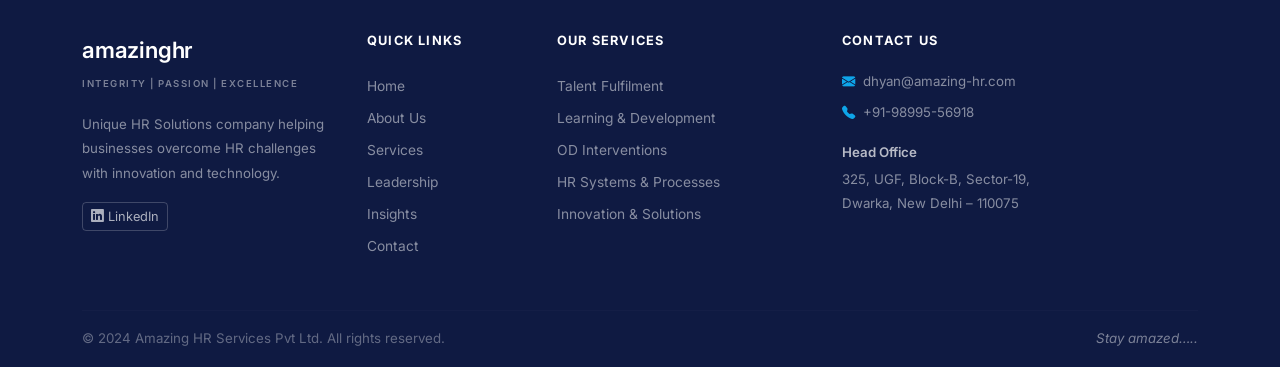
==== commit e2e2cadc: "Update phone number to +91-98995-56918 across all pages" ====
--- a/about.html
+++ b/about.html
@@ -380,7 +380,7 @@
         <div class="col-lg-4 col-md-6">
           <p class="footer-head">Contact Us</p>
           <p class="small mb-2" style="color:rgba(255,255,255,0.5);"><i class="bi bi-envelope-fill me-2" style="color:var(--ahr-teal);"></i><a href="mailto:dhyan@amazing-hr.com" style="color:rgba(255,255,255,0.5); text-decoration:none;">dhyan@amazing-hr.com</a></p>
-          <p class="small mb-3" style="color:rgba(255,255,255,0.5);"><i class="bi bi-telephone-fill me-2" style="color:var(--ahr-teal);"></i>+91-120-2658379</p>
+          <p class="small mb-3" style="color:rgba(255,255,255,0.5);"><i class="bi bi-telephone-fill me-2" style="color:var(--ahr-teal);"></i>+91-98995-56918</p>
           <p class="small fw-semibold mb-1" style="color:rgba(255,255,255,0.7);">Head Office</p>
           <p class="small mb-0" style="color:rgba(255,255,255,0.5); line-height:1.8;">325, UGF, Block-B, Sector-19,<br>Dwarka, New Delhi – 110075</p>
         </div>
